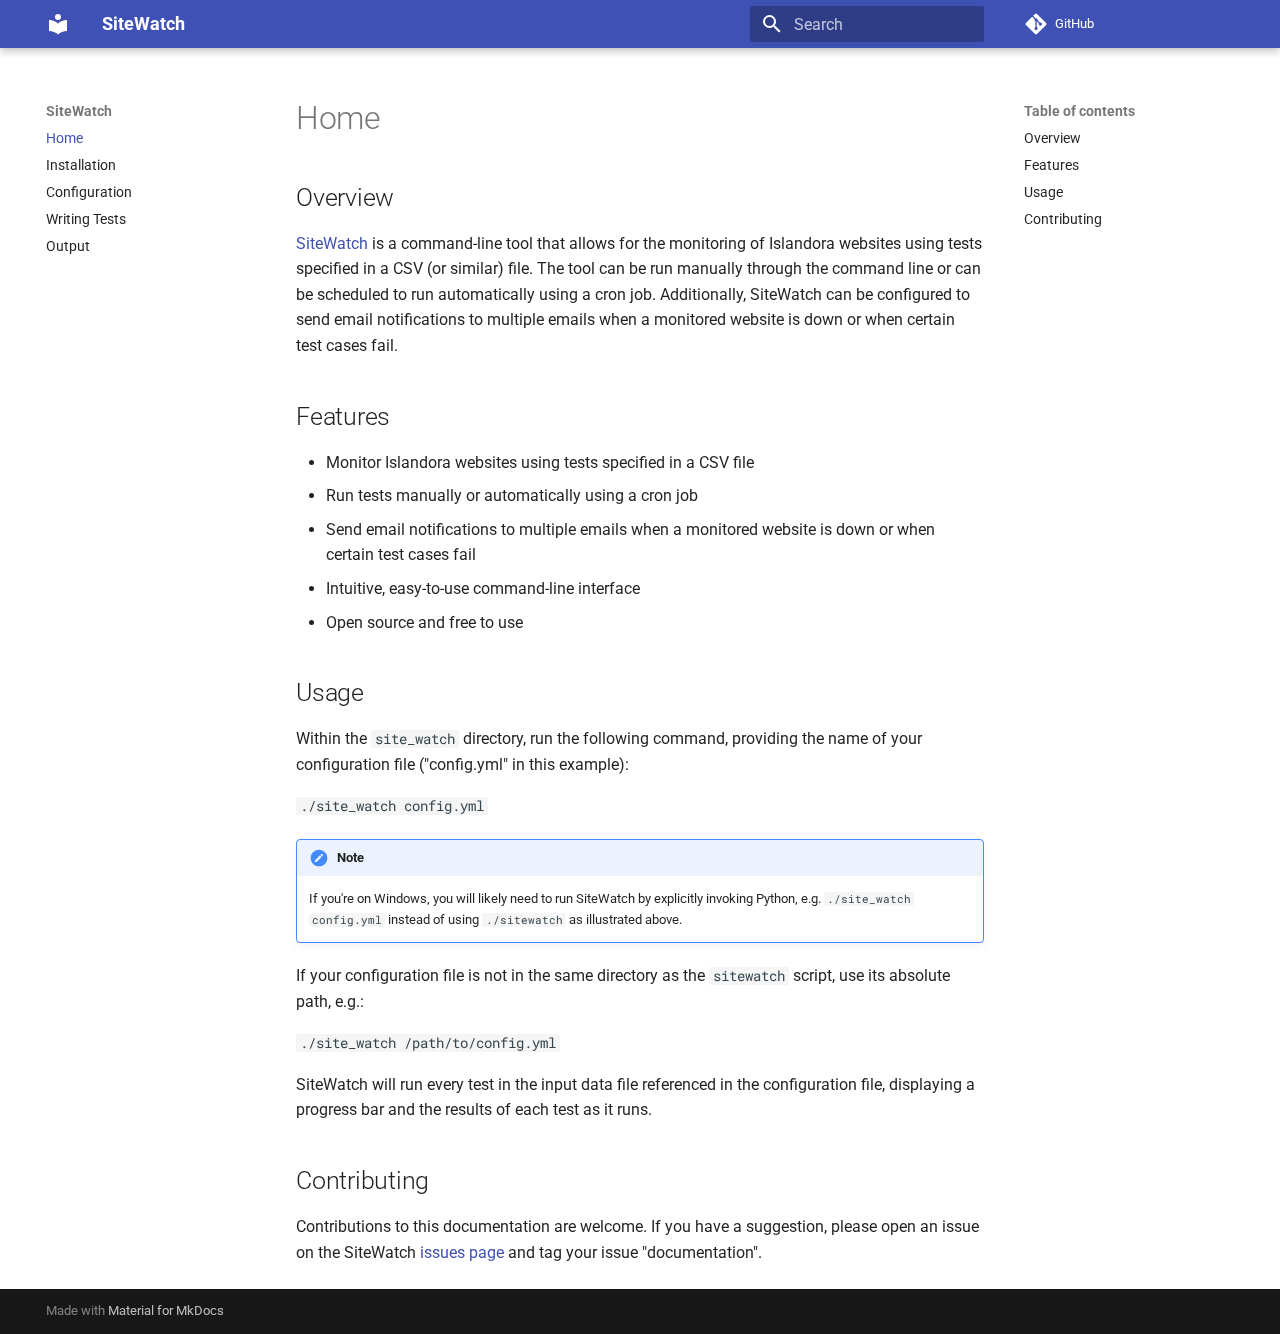
==== index.html @ a56a1324 "Deployed 82bc8a2 with MkDocs version: 1.4.3" ====
<!doctype html>
<html lang="en" class="no-js">
  <head>
    
      <meta charset="utf-8">
      <meta name="viewport" content="width=device-width,initial-scale=1">
      
        <meta name="description" content="Documentation for SiteWatch">
      
      
      
      
      
        <link rel="next" href="installation/">
      
      <link rel="icon" href="assets/images/favicon.png">
      <meta name="generator" content="mkdocs-1.4.3, mkdocs-material-9.1.15">
    
    
      
        <title>SiteWatch</title>
      
    
    
      <link rel="stylesheet" href="assets/stylesheets/main.26e3688c.min.css">
      
      

    
    
    
      
        
        
        <link rel="preconnect" href="https://fonts.gstatic.com" crossorigin>
        <link rel="stylesheet" href="https://fonts.googleapis.com/css?family=Roboto:300,300i,400,400i,700,700i%7CRoboto+Mono:400,400i,700,700i&display=fallback">
        <style>:root{--md-text-font:"Roboto";--md-code-font:"Roboto Mono"}</style>
      
    
    
      <link rel="stylesheet" href="css/extra.css">
    
    <script>__md_scope=new URL(".",location),__md_hash=e=>[...e].reduce((e,_)=>(e<<5)-e+_.charCodeAt(0),0),__md_get=(e,_=localStorage,t=__md_scope)=>JSON.parse(_.getItem(t.pathname+"."+e)),__md_set=(e,_,t=localStorage,a=__md_scope)=>{try{t.setItem(a.pathname+"."+e,JSON.stringify(_))}catch(e){}}</script>
    
      

    
    
    
  </head>
  
  
    <body dir="ltr">
  
    
    
      <script>var palette=__md_get("__palette");if(palette&&"object"==typeof palette.color)for(var key of Object.keys(palette.color))document.body.setAttribute("data-md-color-"+key,palette.color[key])</script>
    
    <input class="md-toggle" data-md-toggle="drawer" type="checkbox" id="__drawer" autocomplete="off">
    <input class="md-toggle" data-md-toggle="search" type="checkbox" id="__search" autocomplete="off">
    <label class="md-overlay" for="__drawer"></label>
    <div data-md-component="skip">
      
        
        <a href="#overview" class="md-skip">
          Skip to content
        </a>
      
    </div>
    <div data-md-component="announce">
      
    </div>
    
    
      

  

<header class="md-header md-header--shadow" data-md-component="header">
  <nav class="md-header__inner md-grid" aria-label="Header">
    <a href="." title="SiteWatch" class="md-header__button md-logo" aria-label="SiteWatch" data-md-component="logo">
      
  
  <svg xmlns="http://www.w3.org/2000/svg" viewBox="0 0 24 24"><path d="M12 8a3 3 0 0 0 3-3 3 3 0 0 0-3-3 3 3 0 0 0-3 3 3 3 0 0 0 3 3m0 3.54C9.64 9.35 6.5 8 3 8v11c3.5 0 6.64 1.35 9 3.54 2.36-2.19 5.5-3.54 9-3.54V8c-3.5 0-6.64 1.35-9 3.54Z"/></svg>

    </a>
    <label class="md-header__button md-icon" for="__drawer">
      <svg xmlns="http://www.w3.org/2000/svg" viewBox="0 0 24 24"><path d="M3 6h18v2H3V6m0 5h18v2H3v-2m0 5h18v2H3v-2Z"/></svg>
    </label>
    <div class="md-header__title" data-md-component="header-title">
      <div class="md-header__ellipsis">
        <div class="md-header__topic">
          <span class="md-ellipsis">
            SiteWatch
          </span>
        </div>
        <div class="md-header__topic" data-md-component="header-topic">
          <span class="md-ellipsis">
            
              Home
            
          </span>
        </div>
      </div>
    </div>
    
    
    
      <label class="md-header__button md-icon" for="__search">
        <svg xmlns="http://www.w3.org/2000/svg" viewBox="0 0 24 24"><path d="M9.5 3A6.5 6.5 0 0 1 16 9.5c0 1.61-.59 3.09-1.56 4.23l.27.27h.79l5 5-1.5 1.5-5-5v-.79l-.27-.27A6.516 6.516 0 0 1 9.5 16 6.5 6.5 0 0 1 3 9.5 6.5 6.5 0 0 1 9.5 3m0 2C7 5 5 7 5 9.5S7 14 9.5 14 14 12 14 9.5 12 5 9.5 5Z"/></svg>
      </label>
      <div class="md-search" data-md-component="search" role="dialog">
  <label class="md-search__overlay" for="__search"></label>
  <div class="md-search__inner" role="search">
    <form class="md-search__form" name="search">
      <input type="text" class="md-search__input" name="query" aria-label="Search" placeholder="Search" autocapitalize="off" autocorrect="off" autocomplete="off" spellcheck="false" data-md-component="search-query" required>
      <label class="md-search__icon md-icon" for="__search">
        <svg xmlns="http://www.w3.org/2000/svg" viewBox="0 0 24 24"><path d="M9.5 3A6.5 6.5 0 0 1 16 9.5c0 1.61-.59 3.09-1.56 4.23l.27.27h.79l5 5-1.5 1.5-5-5v-.79l-.27-.27A6.516 6.516 0 0 1 9.5 16 6.5 6.5 0 0 1 3 9.5 6.5 6.5 0 0 1 9.5 3m0 2C7 5 5 7 5 9.5S7 14 9.5 14 14 12 14 9.5 12 5 9.5 5Z"/></svg>
        <svg xmlns="http://www.w3.org/2000/svg" viewBox="0 0 24 24"><path d="M20 11v2H8l5.5 5.5-1.42 1.42L4.16 12l7.92-7.92L13.5 5.5 8 11h12Z"/></svg>
      </label>
      <nav class="md-search__options" aria-label="Search">
        
        <button type="reset" class="md-search__icon md-icon" title="Clear" aria-label="Clear" tabindex="-1">
          <svg xmlns="http://www.w3.org/2000/svg" viewBox="0 0 24 24"><path d="M19 6.41 17.59 5 12 10.59 6.41 5 5 6.41 10.59 12 5 17.59 6.41 19 12 13.41 17.59 19 19 17.59 13.41 12 19 6.41Z"/></svg>
        </button>
      </nav>
      
    </form>
    <div class="md-search__output">
      <div class="md-search__scrollwrap" data-md-scrollfix>
        <div class="md-search-result" data-md-component="search-result">
          <div class="md-search-result__meta">
            Initializing search
          </div>
          <ol class="md-search-result__list" role="presentation"></ol>
        </div>
      </div>
    </div>
  </div>
</div>
    
    
      <div class="md-header__source">
        <a href="https://github.com/digitalutsc/site_watch" title="Go to repository" class="md-source" data-md-component="source">
  <div class="md-source__icon md-icon">
    
    <svg xmlns="http://www.w3.org/2000/svg" viewBox="0 0 448 512"><!--! Font Awesome Free 6.4.0 by @fontawesome - https://fontawesome.com License - https://fontawesome.com/license/free (Icons: CC BY 4.0, Fonts: SIL OFL 1.1, Code: MIT License) Copyright 2023 Fonticons, Inc.--><path d="M439.55 236.05 244 40.45a28.87 28.87 0 0 0-40.81 0l-40.66 40.63 51.52 51.52c27.06-9.14 52.68 16.77 43.39 43.68l49.66 49.66c34.23-11.8 61.18 31 35.47 56.69-26.49 26.49-70.21-2.87-56-37.34L240.22 199v121.85c25.3 12.54 22.26 41.85 9.08 55a34.34 34.34 0 0 1-48.55 0c-17.57-17.6-11.07-46.91 11.25-56v-123c-20.8-8.51-24.6-30.74-18.64-45L142.57 101 8.45 235.14a28.86 28.86 0 0 0 0 40.81l195.61 195.6a28.86 28.86 0 0 0 40.8 0l194.69-194.69a28.86 28.86 0 0 0 0-40.81z"/></svg>
  </div>
  <div class="md-source__repository">
    GitHub
  </div>
</a>
      </div>
    
  </nav>
  
</header>
    
    <div class="md-container" data-md-component="container">
      
      
        
          
        
      
      <main class="md-main" data-md-component="main">
        <div class="md-main__inner md-grid">
          
            
              
              <div class="md-sidebar md-sidebar--primary" data-md-component="sidebar" data-md-type="navigation" >
                <div class="md-sidebar__scrollwrap">
                  <div class="md-sidebar__inner">
                    


<nav class="md-nav md-nav--primary" aria-label="Navigation" data-md-level="0">
  <label class="md-nav__title" for="__drawer">
    <a href="." title="SiteWatch" class="md-nav__button md-logo" aria-label="SiteWatch" data-md-component="logo">
      
  
  <svg xmlns="http://www.w3.org/2000/svg" viewBox="0 0 24 24"><path d="M12 8a3 3 0 0 0 3-3 3 3 0 0 0-3-3 3 3 0 0 0-3 3 3 3 0 0 0 3 3m0 3.54C9.64 9.35 6.5 8 3 8v11c3.5 0 6.64 1.35 9 3.54 2.36-2.19 5.5-3.54 9-3.54V8c-3.5 0-6.64 1.35-9 3.54Z"/></svg>

    </a>
    SiteWatch
  </label>
  
    <div class="md-nav__source">
      <a href="https://github.com/digitalutsc/site_watch" title="Go to repository" class="md-source" data-md-component="source">
  <div class="md-source__icon md-icon">
    
    <svg xmlns="http://www.w3.org/2000/svg" viewBox="0 0 448 512"><!--! Font Awesome Free 6.4.0 by @fontawesome - https://fontawesome.com License - https://fontawesome.com/license/free (Icons: CC BY 4.0, Fonts: SIL OFL 1.1, Code: MIT License) Copyright 2023 Fonticons, Inc.--><path d="M439.55 236.05 244 40.45a28.87 28.87 0 0 0-40.81 0l-40.66 40.63 51.52 51.52c27.06-9.14 52.68 16.77 43.39 43.68l49.66 49.66c34.23-11.8 61.18 31 35.47 56.69-26.49 26.49-70.21-2.87-56-37.34L240.22 199v121.85c25.3 12.54 22.26 41.85 9.08 55a34.34 34.34 0 0 1-48.55 0c-17.57-17.6-11.07-46.91 11.25-56v-123c-20.8-8.51-24.6-30.74-18.64-45L142.57 101 8.45 235.14a28.86 28.86 0 0 0 0 40.81l195.61 195.6a28.86 28.86 0 0 0 40.8 0l194.69-194.69a28.86 28.86 0 0 0 0-40.81z"/></svg>
  </div>
  <div class="md-source__repository">
    GitHub
  </div>
</a>
    </div>
  
  <ul class="md-nav__list" data-md-scrollfix>
    
      
      
      

  
  
    
  
  
    <li class="md-nav__item md-nav__item--active">
      
      <input class="md-nav__toggle md-toggle" type="checkbox" id="__toc">
      
      
      
        <label class="md-nav__link md-nav__link--active" for="__toc">
          Home
          <span class="md-nav__icon md-icon"></span>
        </label>
      
      <a href="." class="md-nav__link md-nav__link--active">
        Home
      </a>
      
        

<nav class="md-nav md-nav--secondary" aria-label="Table of contents">
  
  
  
  
    <label class="md-nav__title" for="__toc">
      <span class="md-nav__icon md-icon"></span>
      Table of contents
    </label>
    <ul class="md-nav__list" data-md-component="toc" data-md-scrollfix>
      
        <li class="md-nav__item">
  <a href="#overview" class="md-nav__link">
    Overview
  </a>
  
</li>
      
        <li class="md-nav__item">
  <a href="#features" class="md-nav__link">
    Features
  </a>
  
</li>
      
        <li class="md-nav__item">
  <a href="#usage" class="md-nav__link">
    Usage
  </a>
  
</li>
      
        <li class="md-nav__item">
  <a href="#contributing" class="md-nav__link">
    Contributing
  </a>
  
</li>
      
    </ul>
  
</nav>
      
    </li>
  

    
      
      
      

  
  
  
    <li class="md-nav__item">
      <a href="installation/" class="md-nav__link">
        Installation
      </a>
    </li>
  

    
      
      
      

  
  
  
    <li class="md-nav__item">
      <a href="configuration/" class="md-nav__link">
        Configuration
      </a>
    </li>
  

    
      
      
      

  
  
  
    <li class="md-nav__item">
      <a href="writing_test_data.md" class="md-nav__link">
        Writing Tests
      </a>
    </li>
  

    
      
      
      

  
  
  
    <li class="md-nav__item">
      <a href="output/" class="md-nav__link">
        Output
      </a>
    </li>
  

    
  </ul>
</nav>
                  </div>
                </div>
              </div>
            
            
              
              <div class="md-sidebar md-sidebar--secondary" data-md-component="sidebar" data-md-type="toc" >
                <div class="md-sidebar__scrollwrap">
                  <div class="md-sidebar__inner">
                    

<nav class="md-nav md-nav--secondary" aria-label="Table of contents">
  
  
  
  
    <label class="md-nav__title" for="__toc">
      <span class="md-nav__icon md-icon"></span>
      Table of contents
    </label>
    <ul class="md-nav__list" data-md-component="toc" data-md-scrollfix>
      
        <li class="md-nav__item">
  <a href="#overview" class="md-nav__link">
    Overview
  </a>
  
</li>
      
        <li class="md-nav__item">
  <a href="#features" class="md-nav__link">
    Features
  </a>
  
</li>
      
        <li class="md-nav__item">
  <a href="#usage" class="md-nav__link">
    Usage
  </a>
  
</li>
      
        <li class="md-nav__item">
  <a href="#contributing" class="md-nav__link">
    Contributing
  </a>
  
</li>
      
    </ul>
  
</nav>
                  </div>
                </div>
              </div>
            
          
          
            <div class="md-content" data-md-component="content">
              <article class="md-content__inner md-typeset">
                
                  

  
  


  <h1>Home</h1>

<h2 id="overview">Overview</h2>
<p><a href="https://github.com/digitalutsc/site_watch">SiteWatch</a> is a command-line tool that allows for the monitoring of Islandora websites using tests specified in a CSV (or similar) file. The tool can be run manually through the command line or can be scheduled to run automatically using a cron job. Additionally, SiteWatch can be configured to send email notifications to multiple emails when a monitored website is down or when certain test cases fail. </p>
<h2 id="features">Features</h2>
<ul>
<li>Monitor Islandora websites using tests specified in a CSV file</li>
<li>Run tests manually or automatically using a cron job</li>
<li>Send email notifications to multiple emails when a monitored website is down or when certain test cases fail</li>
<li>Intuitive, easy-to-use command-line interface</li>
<li>Open source and free to use</li>
</ul>
<h2 id="usage">Usage</h2>
<p>Within the <code>site_watch</code> directory, run the following command, providing the name of your configuration file ("config.yml" in this example):</p>
<p><code>./site_watch config.yml</code></p>
<div class="admonition note">
<p class="admonition-title">Note</p>
<p>If you're on Windows, you will likely need to run SiteWatch by explicitly invoking Python, e.g. <code>./site_watch config.yml</code> instead of using <code>./sitewatch</code> as illustrated above.</p>
</div>
<p>If your configuration file is not in the same directory as the <code>sitewatch</code> script, use its absolute path, e.g.:</p>
<p><code>./site_watch /path/to/config.yml</code></p>
<p>SiteWatch will run every test in the input data file referenced in the configuration file, displaying a progress bar and the results of each test as it runs.</p>
<h2 id="contributing">Contributing</h2>
<p>Contributions to this documentation are welcome. If you have a suggestion, please open an issue on the SiteWatch <a href="https://github.com/digitalutsc/site_watch/issues">issues page</a> and tag your issue "documentation".</p>





                
              </article>
            </div>
          
          
        </div>
        
      </main>
      
        <footer class="md-footer">
  
  <div class="md-footer-meta md-typeset">
    <div class="md-footer-meta__inner md-grid">
      <div class="md-copyright">
  
  
    Made with
    <a href="https://squidfunk.github.io/mkdocs-material/" target="_blank" rel="noopener">
      Material for MkDocs
    </a>
  
</div>
      
    </div>
  </div>
</footer>
      
    </div>
    <div class="md-dialog" data-md-component="dialog">
      <div class="md-dialog__inner md-typeset"></div>
    </div>
    
    <script id="__config" type="application/json">{"base": ".", "features": [], "search": "assets/javascripts/workers/search.208ed371.min.js", "translations": {"clipboard.copied": "Copied to clipboard", "clipboard.copy": "Copy to clipboard", "search.result.more.one": "1 more on this page", "search.result.more.other": "# more on this page", "search.result.none": "No matching documents", "search.result.one": "1 matching document", "search.result.other": "# matching documents", "search.result.placeholder": "Type to start searching", "search.result.term.missing": "Missing", "select.version": "Select version"}}</script>
    
    
      <script src="assets/javascripts/bundle.b4d07000.min.js"></script>
      
    
  </body>
</html>
---- assets/stylesheets/main.26e3688c.min.css ----
@charset "UTF-8";html{-webkit-text-size-adjust:none;-moz-text-size-adjust:none;text-size-adjust:none;box-sizing:border-box}*,:after,:before{box-sizing:inherit}@media (prefers-reduced-motion){*,:after,:before{transition:none!important}}body{margin:0}a,button,input,label{-webkit-tap-highlight-color:transparent}a{color:inherit;text-decoration:none}hr{border:0;box-sizing:initial;display:block;height:.05rem;overflow:visible;padding:0}small{font-size:80%}sub,sup{line-height:1em}img{border-style:none}table{border-collapse:initial;border-spacing:0}td,th{font-weight:400;vertical-align:top}button{background:#0000;border:0;font-family:inherit;font-size:inherit;margin:0;padding:0}input{border:0;outline:none}:root{--md-primary-fg-color:#4051b5;--md-primary-fg-color--light:#5d6cc0;--md-primary-fg-color--dark:#303fa1;--md-primary-bg-color:#fff;--md-primary-bg-color--light:#ffffffb3;--md-accent-fg-color:#526cfe;--md-accent-fg-color--transparent:#526cfe1a;--md-accent-bg-color:#fff;--md-accent-bg-color--light:#ffffffb3}[data-md-color-scheme=default]{color-scheme:light}[data-md-color-scheme=default] img[src$="#gh-dark-mode-only"],[data-md-color-scheme=default] img[src$="#only-dark"]{display:none}:root,[data-md-color-scheme=default]{--md-default-fg-color:#000000de;--md-default-fg-color--light:#0000008a;--md-default-fg-color--lighter:#00000052;--md-default-fg-color--lightest:#00000012;--md-default-bg-color:#fff;--md-default-bg-color--light:#ffffffb3;--md-default-bg-color--lighter:#ffffff4d;--md-default-bg-color--lightest:#ffffff1f;--md-code-fg-color:#36464e;--md-code-bg-color:#f5f5f5;--md-code-hl-color:#ffff0080;--md-code-hl-number-color:#d52a2a;--md-code-hl-special-color:#db1457;--md-code-hl-function-color:#a846b9;--md-code-hl-constant-color:#6e59d9;--md-code-hl-keyword-color:#3f6ec6;--md-code-hl-string-color:#1c7d4d;--md-code-hl-name-color:var(--md-code-fg-color);--md-code-hl-operator-color:var(--md-default-fg-color--light);--md-code-hl-punctuation-color:var(--md-default-fg-color--light);--md-code-hl-comment-color:var(--md-default-fg-color--light);--md-code-hl-generic-color:var(--md-default-fg-color--light);--md-code-hl-variable-color:var(--md-default-fg-color--light);--md-typeset-color:var(--md-default-fg-color);--md-typeset-a-color:var(--md-primary-fg-color);--md-typeset-mark-color:#ffff0080;--md-typeset-del-color:#f5503d26;--md-typeset-ins-color:#0bd57026;--md-typeset-kbd-color:#fafafa;--md-typeset-kbd-accent-color:#fff;--md-typeset-kbd-border-color:#b8b8b8;--md-typeset-table-color:#0000001f;--md-typeset-table-color--light:rgba(0,0,0,.035);--md-admonition-fg-color:var(--md-default-fg-color);--md-admonition-bg-color:var(--md-default-bg-color);--md-warning-fg-color:#000000de;--md-warning-bg-color:#ff9;--md-footer-fg-color:#fff;--md-footer-fg-color--light:#ffffffb3;--md-footer-fg-color--lighter:#ffffff73;--md-footer-bg-color:#000000de;--md-footer-bg-color--dark:#00000052;--md-shadow-z1:0 0.2rem 0.5rem #0000000d,0 0 0.05rem #0000001a;--md-shadow-z2:0 0.2rem 0.5rem #0000001a,0 0 0.05rem #00000040;--md-shadow-z3:0 0.2rem 0.5rem #0003,0 0 0.05rem #00000059}.md-icon svg{fill:currentcolor;display:block;height:1.2rem;width:1.2rem}body{-webkit-font-smoothing:antialiased;-moz-osx-font-smoothing:grayscale;--md-text-font-family:var(--md-text-font,_),-apple-system,BlinkMacSystemFont,Helvetica,Arial,sans-serif;--md-code-font-family:var(--md-code-font,_),SFMono-Regular,Consolas,Menlo,monospace}aside,body,input{font-feature-settings:"kern","liga";color:var(--md-typeset-color);font-family:var(--md-text-font-family)}code,kbd,pre{font-feature-settings:"kern";font-family:var(--md-code-font-family)}:root{--md-typeset-table-sort-icon:url('data:image/svg+xml;charset=utf-8,<svg xmlns="http://www.w3.org/2000/svg" viewBox="0 0 24 24"><path d="m18 21-4-4h3V7h-3l4-4 4 4h-3v10h3M2 19v-2h10v2M2 13v-2h7v2M2 7V5h4v2H2Z"/></svg>');--md-typeset-table-sort-icon--asc:url('data:image/svg+xml;charset=utf-8,<svg xmlns="http://www.w3.org/2000/svg" viewBox="0 0 24 24"><path d="M19 17h3l-4 4-4-4h3V3h2M2 17h10v2H2M6 5v2H2V5m0 6h7v2H2v-2Z"/></svg>');--md-typeset-table-sort-icon--desc:url('data:image/svg+xml;charset=utf-8,<svg xmlns="http://www.w3.org/2000/svg" viewBox="0 0 24 24"><path d="M19 7h3l-4-4-4 4h3v14h2M2 17h10v2H2M6 5v2H2V5m0 6h7v2H2v-2Z"/></svg>')}.md-typeset{-webkit-print-color-adjust:exact;color-adjust:exact;font-size:.8rem;line-height:1.6}@media print{.md-typeset{font-size:.68rem}}.md-typeset blockquote,.md-typeset dl,.md-typeset figure,.md-typeset ol,.md-typeset pre,.md-typeset ul{margin-bottom:1em;margin-top:1em}.md-typeset h1{color:var(--md-default-fg-color--light);font-size:2em;line-height:1.3;margin:0 0 1.25em}.md-typeset h1,.md-typeset h2{font-weight:300;letter-spacing:-.01em}.md-typeset h2{font-size:1.5625em;line-height:1.4;margin:1.6em 0 .64em}.md-typeset h3{font-size:1.25em;font-weight:400;letter-spacing:-.01em;line-height:1.5;margin:1.6em 0 .8em}.md-typeset h2+h3{margin-top:.8em}.md-typeset h4{font-weight:700;letter-spacing:-.01em;margin:1em 0}.md-typeset h5,.md-typeset h6{color:var(--md-default-fg-color--light);font-size:.8em;font-weight:700;letter-spacing:-.01em;margin:1.25em 0}.md-typeset h5{text-transform:uppercase}.md-typeset hr{border-bottom:.05rem solid var(--md-default-fg-color--lightest);display:flow-root;margin:1.5em 0}.md-typeset a{color:var(--md-typeset-a-color);word-break:break-word}.md-typeset a,.md-typeset a:before{transition:color 125ms}.md-typeset a:focus,.md-typeset a:hover{color:var(--md-accent-fg-color)}.md-typeset a:focus code,.md-typeset a:hover code{background-color:var(--md-accent-fg-color--transparent)}.md-typeset a code{color:currentcolor;transition:background-color 125ms}.md-typeset a.focus-visible{outline-color:var(--md-accent-fg-color);outline-offset:.2rem}.md-typeset code,.md-typeset kbd,.md-typeset pre{color:var(--md-code-fg-color);direction:ltr;font-variant-ligatures:none}@media print{.md-typeset code,.md-typeset kbd,.md-typeset pre{white-space:pre-wrap}}.md-typeset code{background-color:var(--md-code-bg-color);border-radius:.1rem;-webkit-box-decoration-break:clone;box-decoration-break:clone;font-size:.85em;padding:0 .2941176471em;word-break:break-word}.md-typeset code:not(.focus-visible){-webkit-tap-highlight-color:transparent;outline:none}.md-typeset pre{display:flow-root;line-height:1.4;position:relative}.md-typeset pre>code{-webkit-box-decoration-break:slice;box-decoration-break:slice;box-shadow:none;display:block;margin:0;outline-color:var(--md-accent-fg-color);overflow:auto;padding:.7720588235em 1.1764705882em;scrollbar-color:var(--md-default-fg-color--lighter) #0000;scrollbar-width:thin;touch-action:auto;word-break:normal}.md-typeset pre>code:hover{scrollbar-color:var(--md-accent-fg-color) #0000}.md-typeset pre>code::-webkit-scrollbar{height:.2rem;width:.2rem}.md-typeset pre>code::-webkit-scrollbar-thumb{background-color:var(--md-default-fg-color--lighter)}.md-typeset pre>code::-webkit-scrollbar-thumb:hover{background-color:var(--md-accent-fg-color)}.md-typeset kbd{background-color:var(--md-typeset-kbd-color);border-radius:.1rem;box-shadow:0 .1rem 0 .05rem var(--md-typeset-kbd-border-color),0 .1rem 0 var(--md-typeset-kbd-border-color),0 -.1rem .2rem var(--md-typeset-kbd-accent-color) inset;color:var(--md-default-fg-color);display:inline-block;font-size:.75em;padding:0 .6666666667em;vertical-align:text-top;word-break:break-word}.md-typeset mark{background-color:var(--md-typeset-mark-color);-webkit-box-decoration-break:clone;box-decoration-break:clone;color:inherit;word-break:break-word}.md-typeset abbr{border-bottom:.05rem dotted var(--md-default-fg-color--light);cursor:help;text-decoration:none}@media (hover:none){.md-typeset abbr[title]:focus:after,.md-typeset abbr[title]:hover:after{background-color:var(--md-default-fg-color);border-radius:.1rem;box-shadow:var(--md-shadow-z3);color:var(--md-default-bg-color);content:attr(title);font-size:.7rem;left:.8rem;margin-top:2em;padding:.2rem .3rem;position:absolute;right:.8rem}}.md-typeset small{opacity:.75}[dir=ltr] .md-typeset sub,[dir=ltr] .md-typeset sup{margin-left:.078125em}[dir=rtl] .md-typeset sub,[dir=rtl] .md-typeset sup{margin-right:.078125em}[dir=ltr] .md-typeset blockquote{padding-left:.6rem}[dir=rtl] .md-typeset blockquote{padding-right:.6rem}[dir=ltr] .md-typeset blockquote{border-left:.2rem solid var(--md-default-fg-color--lighter)}[dir=rtl] .md-typeset blockquote{border-right:.2rem solid var(--md-default-fg-color--lighter)}.md-typeset blockquote{color:var(--md-default-fg-color--light);margin-left:0;margin-right:0}.md-typeset ul{list-style-type:disc}[dir=ltr] .md-typeset ol,[dir=ltr] .md-typeset ul{margin-left:.625em}[dir=rtl] .md-typeset ol,[dir=rtl] .md-typeset ul{margin-right:.625em}.md-typeset ol,.md-typeset ul{padding:0}.md-typeset ol:not([hidden]),.md-typeset ul:not([hidden]){display:flow-root}.md-typeset ol ol,.md-typeset ul ol{list-style-type:lower-alpha}.md-typeset ol ol ol,.md-typeset ul ol ol{list-style-type:lower-roman}[dir=ltr] .md-typeset ol li,[dir=ltr] .md-typeset ul li{margin-left:1.25em}[dir=rtl] .md-typeset ol li,[dir=rtl] .md-typeset ul li{margin-right:1.25em}.md-typeset ol li,.md-typeset ul li{margin-bottom:.5em}.md-typeset ol li blockquote,.md-typeset ol li p,.md-typeset ul li blockquote,.md-typeset ul li p{margin:.5em 0}.md-typeset ol li:last-child,.md-typeset ul li:last-child{margin-bottom:0}[dir=ltr] .md-typeset ol li ol,[dir=ltr] .md-typeset ol li ul,[dir=ltr] .md-typeset ul li ol,[dir=ltr] .md-typeset ul li ul{margin-left:.625em}[dir=rtl] .md-typeset ol li ol,[dir=rtl] .md-typeset ol li ul,[dir=rtl] .md-typeset ul li ol,[dir=rtl] .md-typeset ul li ul{margin-right:.625em}.md-typeset ol li ol,.md-typeset ol li ul,.md-typeset ul li ol,.md-typeset ul li ul{margin-bottom:.5em;margin-top:.5em}[dir=ltr] .md-typeset dd{margin-left:1.875em}[dir=rtl] .md-typeset dd{margin-right:1.875em}.md-typeset dd{margin-bottom:1.5em;margin-top:1em}.md-typeset img,.md-typeset svg,.md-typeset video{height:auto;max-width:100%}.md-typeset img[align=left]{margin:1em 1em 1em 0}.md-typeset img[align=right]{margin:1em 0 1em 1em}.md-typeset img[align]:only-child{margin-top:0}.md-typeset figure{display:flow-root;margin:1em auto;max-width:100%;text-align:center;width:-webkit-fit-content;width:-moz-fit-content;width:fit-content}.md-typeset figure img{display:block}.md-typeset figcaption{font-style:italic;margin:1em auto;max-width:24rem}.md-typeset iframe{max-width:100%}.md-typeset table:not([class]){background-color:var(--md-default-bg-color);border:.05rem solid var(--md-typeset-table-color);border-radius:.1rem;display:inline-block;font-size:.64rem;max-width:100%;overflow:auto;touch-action:auto}@media print{.md-typeset table:not([class]){display:table}}.md-typeset table:not([class])+*{margin-top:1.5em}.md-typeset table:not([class]) td>:first-child,.md-typeset table:not([class]) th>:first-child{margin-top:0}.md-typeset table:not([class]) td>:last-child,.md-typeset table:not([class]) th>:last-child{margin-bottom:0}.md-typeset table:not([class]) td:not([align]),.md-typeset table:not([class]) th:not([align]){text-align:left}[dir=rtl] .md-typeset table:not([class]) td:not([align]),[dir=rtl] .md-typeset table:not([class]) th:not([align]){text-align:right}.md-typeset table:not([class]) th{font-weight:700;min-width:5rem;padding:.9375em 1.25em;vertical-align:top}.md-typeset table:not([class]) td{border-top:.05rem solid var(--md-typeset-table-color);padding:.9375em 1.25em;vertical-align:top}.md-typeset table:not([class]) tbody tr{transition:background-color 125ms}.md-typeset table:not([class]) tbody tr:hover{background-color:var(--md-typeset-table-color--light);box-shadow:0 .05rem 0 var(--md-default-bg-color) inset}.md-typeset table:not([class]) a{word-break:normal}.md-typeset table th[role=columnheader]{cursor:pointer}[dir=ltr] .md-typeset table th[role=columnheader]:after{margin-left:.5em}[dir=rtl] .md-typeset table th[role=columnheader]:after{margin-right:.5em}.md-typeset table th[role=columnheader]:after{content:"";display:inline-block;height:1.2em;-webkit-mask-image:var(--md-typeset-table-sort-icon);mask-image:var(--md-typeset-table-sort-icon);-webkit-mask-repeat:no-repeat;mask-repeat:no-repeat;-webkit-mask-size:contain;mask-size:contain;transition:background-color 125ms;vertical-align:text-bottom;width:1.2em}.md-typeset table th[role=columnheader]:hover:after{background-color:var(--md-default-fg-color--lighter)}.md-typeset table th[role=columnheader][aria-sort=ascending]:after{background-color:var(--md-default-fg-color--light);-webkit-mask-image:var(--md-typeset-table-sort-icon--asc);mask-image:var(--md-typeset-table-sort-icon--asc)}.md-typeset table th[role=columnheader][aria-sort=descending]:after{background-color:var(--md-default-fg-color--light);-webkit-mask-image:var(--md-typeset-table-sort-icon--desc);mask-image:var(--md-typeset-table-sort-icon--desc)}.md-typeset__scrollwrap{margin:1em -.8rem;overflow-x:auto;touch-action:auto}.md-typeset__table{display:inline-block;margin-bottom:.5em;padding:0 .8rem}@media print{.md-typeset__table{display:block}}html .md-typeset__table table{display:table;margin:0;overflow:hidden;width:100%}@media screen and (max-width:44.9375em){.md-content__inner>pre{margin:1em -.8rem}.md-content__inner>pre code{border-radius:0}}.md-banner{background-color:var(--md-footer-bg-color);color:var(--md-footer-fg-color);overflow:auto}@media print{.md-banner{display:none}}.md-banner--warning{background-color:var(--md-warning-bg-color);color:var(--md-warning-fg-color)}.md-banner__inner{font-size:.7rem;margin:.6rem auto;padding:0 .8rem}[dir=ltr] .md-banner__button{float:right}[dir=rtl] .md-banner__button{float:left}.md-banner__button{color:inherit;cursor:pointer;transition:opacity .25s}.md-banner__button:hover{opacity:.7}html{font-size:125%;height:100%;overflow-x:hidden}@media screen and (min-width:100em){html{font-size:137.5%}}@media screen and (min-width:125em){html{font-size:150%}}body{background-color:var(--md-default-bg-color);display:flex;flex-direction:column;font-size:.5rem;min-height:100%;position:relative;width:100%}@media print{body{display:block}}@media screen and (max-width:59.9375em){body[data-md-scrolllock]{position:fixed}}.md-grid{margin-left:auto;margin-right:auto;max-width:61rem}.md-container{display:flex;flex-direction:column;flex-grow:1}@media print{.md-container{display:block}}.md-main{flex-grow:1}.md-main__inner{display:flex;height:100%;margin-top:1.5rem}.md-ellipsis{overflow:hidden;text-overflow:ellipsis}.md-toggle{display:none}.md-option{height:0;opacity:0;position:absolute;width:0}.md-option:checked+label:not([hidden]){display:block}.md-option.focus-visible+label{outline-color:var(--md-accent-fg-color);outline-style:auto}.md-skip{background-color:var(--md-default-fg-color);border-radius:.1rem;color:var(--md-default-bg-color);font-size:.64rem;margin:.5rem;opacity:0;outline-color:var(--md-accent-fg-color);padding:.3rem .5rem;position:fixed;transform:translateY(.4rem);z-index:-1}.md-skip:focus{opacity:1;transform:translateY(0);transition:transform .25s cubic-bezier(.4,0,.2,1),opacity 175ms 75ms;z-index:10}@page{margin:25mm}:root{--md-clipboard-icon:url('data:image/svg+xml;charset=utf-8,<svg xmlns="http://www.w3.org/2000/svg" viewBox="0 0 24 24"><path d="M19 21H8V7h11m0-2H8a2 2 0 0 0-2 2v14a2 2 0 0 0 2 2h11a2 2 0 0 0 2-2V7a2 2 0 0 0-2-2m-3-4H4a2 2 0 0 0-2 2v14h2V3h12V1Z"/></svg>')}.md-clipboard{border-radius:.1rem;color:var(--md-default-fg-color--lightest);cursor:pointer;height:1.5em;outline-color:var(--md-accent-fg-color);outline-offset:.1rem;position:absolute;right:.5em;top:.5em;transition:color .25s;width:1.5em;z-index:1}@media print{.md-clipboard{display:none}}.md-clipboard:not(.focus-visible){-webkit-tap-highlight-color:transparent;outline:none}:hover>.md-clipboard{color:var(--md-default-fg-color--light)}.md-clipboard:focus,.md-clipboard:hover{color:var(--md-accent-fg-color)}.md-clipboard:after{background-color:currentcolor;content:"";display:block;height:1.125em;margin:0 auto;-webkit-mask-image:var(--md-clipboard-icon);mask-image:var(--md-clipboard-icon);-webkit-mask-position:center;mask-position:center;-webkit-mask-repeat:no-repeat;mask-repeat:no-repeat;-webkit-mask-size:contain;mask-size:contain;width:1.125em}.md-clipboard--inline{cursor:pointer}.md-clipboard--inline code{transition:color .25s,background-color .25s}.md-clipboard--inline:focus code,.md-clipboard--inline:hover code{background-color:var(--md-accent-fg-color--transparent);color:var(--md-accent-fg-color)}@keyframes consent{0%{opacity:0;transform:translateY(100%)}to{opacity:1;transform:translateY(0)}}@keyframes overlay{0%{opacity:0}to{opacity:1}}.md-consent__overlay{animation:overlay .25s both;-webkit-backdrop-filter:blur(.1rem);backdrop-filter:blur(.1rem);background-color:#0000008a;height:100%;opacity:1;position:fixed;top:0;width:100%;z-index:5}.md-consent__inner{animation:consent .5s cubic-bezier(.1,.7,.1,1) both;background-color:var(--md-default-bg-color);border:0;border-radius:.1rem;bottom:0;box-shadow:0 0 .2rem #0000001a,0 .2rem .4rem #0003;max-height:100%;overflow:auto;padding:0;position:fixed;width:100%;z-index:5}.md-consent__form{padding:.8rem}.md-consent__settings{display:none;margin:1em 0}input:checked+.md-consent__settings{display:block}.md-consent__controls{margin-bottom:.8rem}.md-typeset .md-consent__controls .md-button{display:inline}@media screen and (max-width:44.9375em){.md-typeset .md-consent__controls .md-button{display:block;margin-top:.4rem;text-align:center;width:100%}}.md-consent label{cursor:pointer}.md-content{flex-grow:1;min-width:0}.md-content__inner{margin:0 .8rem 1.2rem;padding-top:.6rem}@media screen and (min-width:76.25em){[dir=ltr] .md-sidebar--primary:not([hidden])~.md-content>.md-content__inner{margin-left:1.2rem}[dir=ltr] .md-sidebar--secondary:not([hidden])~.md-content>.md-content__inner,[dir=rtl] .md-sidebar--primary:not([hidden])~.md-content>.md-content__inner{margin-right:1.2rem}[dir=rtl] .md-sidebar--secondary:not([hidden])~.md-content>.md-content__inner{margin-left:1.2rem}}.md-content__inner:before{content:"";display:block;height:.4rem}.md-content__inner>:last-child{margin-bottom:0}[dir=ltr] .md-content__button{float:right}[dir=rtl] .md-content__button{float:left}[dir=ltr] .md-content__button{margin-left:.4rem}[dir=rtl] .md-content__button{margin-right:.4rem}.md-content__button{margin:.4rem 0;padding:0}@media print{.md-content__button{display:none}}.md-typeset .md-content__button{color:var(--md-default-fg-color--lighter)}.md-content__button svg{display:inline;vertical-align:top}[dir=rtl] .md-content__button svg{transform:scaleX(-1)}[dir=ltr] .md-dialog{right:.8rem}[dir=rtl] .md-dialog{left:.8rem}.md-dialog{background-color:var(--md-default-fg-color);border-radius:.1rem;bottom:.8rem;box-shadow:var(--md-shadow-z3);min-width:11.1rem;opacity:0;padding:.4rem .6rem;pointer-events:none;position:fixed;transform:translateY(100%);transition:transform 0ms .4s,opacity .4s;z-index:4}@media print{.md-dialog{display:none}}.md-dialog--active{opacity:1;pointer-events:auto;transform:translateY(0);transition:transform .4s cubic-bezier(.075,.85,.175,1),opacity .4s}.md-dialog__inner{color:var(--md-default-bg-color);font-size:.7rem}.md-feedback{margin:2em 0 1em;text-align:center}.md-feedback fieldset{border:none;margin:0;padding:0}.md-feedback__title{font-weight:700;margin:1em auto}.md-feedback__inner{position:relative}.md-feedback__list{align-content:baseline;display:flex;flex-wrap:wrap;justify-content:center;position:relative}.md-feedback__list:hover .md-icon:not(:disabled){color:var(--md-default-fg-color--lighter)}:disabled .md-feedback__list{min-height:1.8rem}.md-feedback__icon{color:var(--md-default-fg-color--light);cursor:pointer;flex-shrink:0;margin:0 .1rem;transition:color 125ms}.md-feedback__icon:not(:disabled).md-icon:hover{color:var(--md-accent-fg-color)}.md-feedback__icon:disabled{color:var(--md-default-fg-color--lightest);pointer-events:none}.md-feedback__note{opacity:0;position:relative;transform:translateY(.4rem);transition:transform .4s cubic-bezier(.1,.7,.1,1),opacity .15s}.md-feedback__note>*{margin:0 auto;max-width:16rem}:disabled .md-feedback__note{opacity:1;transform:translateY(0)}.md-footer{background-color:var(--md-footer-bg-color);color:var(--md-footer-fg-color)}@media print{.md-footer{display:none}}.md-footer__inner{justify-content:space-between;overflow:auto;padding:.2rem}.md-footer__inner:not([hidden]){display:flex}.md-footer__link{align-items:end;display:flex;flex-grow:0.01;margin-bottom:.4rem;margin-top:1rem;max-width:100%;outline-color:var(--md-accent-fg-color);overflow:hidden;transition:opacity .25s}.md-footer__link:focus,.md-footer__link:hover{opacity:.7}[dir=rtl] .md-footer__link svg{transform:scaleX(-1)}@media screen and (max-width:44.9375em){.md-footer__link--prev{flex-shrink:0}.md-footer__link--prev .md-footer__title{display:none}}[dir=ltr] .md-footer__link--next{margin-left:auto}[dir=rtl] .md-footer__link--next{margin-right:auto}.md-footer__link--next{text-align:right}[dir=rtl] .md-footer__link--next{text-align:left}.md-footer__title{flex-grow:1;font-size:.9rem;margin-bottom:.7rem;max-width:calc(100% - 2.4rem);padding:0 1rem;white-space:nowrap}.md-footer__button{margin:.2rem;padding:.4rem}.md-footer__direction{font-size:.64rem;opacity:.7}.md-footer-meta{background-color:var(--md-footer-bg-color--dark)}.md-footer-meta__inner{display:flex;flex-wrap:wrap;justify-content:space-between;padding:.2rem}html .md-footer-meta.md-typeset a{color:var(--md-footer-fg-color--light)}html .md-footer-meta.md-typeset a:focus,html .md-footer-meta.md-typeset a:hover{color:var(--md-footer-fg-color)}.md-copyright{color:var(--md-footer-fg-color--lighter);font-size:.64rem;margin:auto .6rem;padding:.4rem 0;width:100%}@media screen and (min-width:45em){.md-copyright{width:auto}}.md-copyright__highlight{color:var(--md-footer-fg-color--light)}.md-social{margin:0 .4rem;padding:.2rem 0 .6rem}@media screen and (min-width:45em){.md-social{padding:.6rem 0}}.md-social__link{display:inline-block;height:1.6rem;text-align:center;width:1.6rem}.md-social__link:before{line-height:1.9}.md-social__link svg{fill:currentcolor;max-height:.8rem;vertical-align:-25%}.md-typeset .md-button{border:.1rem solid;border-radius:.1rem;color:var(--md-primary-fg-color);cursor:pointer;display:inline-block;font-weight:700;padding:.625em 2em;transition:color 125ms,background-color 125ms,border-color 125ms}.md-typeset .md-button--primary{background-color:var(--md-primary-fg-color);border-color:var(--md-primary-fg-color);color:var(--md-primary-bg-color)}.md-typeset .md-button:focus,.md-typeset .md-button:hover{background-color:var(--md-accent-fg-color);border-color:var(--md-accent-fg-color);color:var(--md-accent-bg-color)}[dir=ltr] .md-typeset .md-input{border-top-left-radius:.1rem}[dir=ltr] .md-typeset .md-input,[dir=rtl] .md-typeset .md-input{border-top-right-radius:.1rem}[dir=rtl] .md-typeset .md-input{border-top-left-radius:.1rem}.md-typeset .md-input{border-bottom:.1rem solid var(--md-default-fg-color--lighter);box-shadow:var(--md-shadow-z1);font-size:.8rem;height:1.8rem;padding:0 .6rem;transition:border .25s,box-shadow .25s}.md-typeset .md-input:focus,.md-typeset .md-input:hover{border-bottom-color:var(--md-accent-fg-color);box-shadow:var(--md-shadow-z2)}.md-typeset .md-input--stretch{width:100%}.md-header{background-color:var(--md-primary-fg-color);box-shadow:0 0 .2rem #0000,0 .2rem .4rem #0000;color:var(--md-primary-bg-color);display:block;left:0;position:sticky;right:0;top:0;z-index:4}@media print{.md-header{display:none}}.md-header[hidden]{transform:translateY(-100%);transition:transform .25s cubic-bezier(.8,0,.6,1),box-shadow .25s}.md-header--shadow{box-shadow:0 0 .2rem #0000001a,0 .2rem .4rem #0003;transition:transform .25s cubic-bezier(.1,.7,.1,1),box-shadow .25s}.md-header__inner{align-items:center;display:flex;padding:0 .2rem}.md-header__button{color:currentcolor;cursor:pointer;margin:.2rem;outline-color:var(--md-accent-fg-color);padding:.4rem;position:relative;transition:opacity .25s;vertical-align:middle;z-index:1}.md-header__button:hover{opacity:.7}.md-header__button:not([hidden]){display:inline-block}.md-header__button:not(.focus-visible){-webkit-tap-highlight-color:transparent;outline:none}.md-header__button.md-logo{margin:.2rem;padding:.4rem}@media screen and (max-width:76.1875em){.md-header__button.md-logo{display:none}}.md-header__button.md-logo img,.md-header__button.md-logo svg{fill:currentcolor;display:block;height:1.2rem;width:auto}@media screen and (min-width:60em){.md-header__button[for=__search]{display:none}}.no-js .md-header__button[for=__search]{display:none}[dir=rtl] .md-header__button[for=__search] svg{transform:scaleX(-1)}@media screen and (min-width:76.25em){.md-header__button[for=__drawer]{display:none}}.md-header__topic{display:flex;max-width:100%;position:absolute;transition:transform .4s cubic-bezier(.1,.7,.1,1),opacity .15s;white-space:nowrap}.md-header__topic+.md-header__topic{opacity:0;pointer-events:none;transform:translateX(1.25rem);transition:transform .4s cubic-bezier(1,.7,.1,.1),opacity .15s;z-index:-1}[dir=rtl] .md-header__topic+.md-header__topic{transform:translateX(-1.25rem)}.md-header__topic:first-child{font-weight:700}[dir=ltr] .md-header__title{margin-left:1rem}[dir=rtl] .md-header__title{margin-right:1rem}[dir=ltr] .md-header__title{margin-right:.4rem}[dir=rtl] .md-header__title{margin-left:.4rem}.md-header__title{flex-grow:1;font-size:.9rem;height:2.4rem;line-height:2.4rem}.md-header__title--active .md-header__topic{opacity:0;pointer-events:none;transform:translateX(-1.25rem);transition:transform .4s cubic-bezier(1,.7,.1,.1),opacity .15s;z-index:-1}[dir=rtl] .md-header__title--active .md-header__topic{transform:translateX(1.25rem)}.md-header__title--active .md-header__topic+.md-header__topic{opacity:1;pointer-events:auto;transform:translateX(0);transition:transform .4s cubic-bezier(.1,.7,.1,1),opacity .15s;z-index:0}.md-header__title>.md-header__ellipsis{height:100%;position:relative;width:100%}.md-header__option{display:flex;flex-shrink:0;max-width:100%;transition:max-width 0ms .25s,opacity .25s .25s;white-space:nowrap}[data-md-toggle=search]:checked~.md-header .md-header__option{max-width:0;opacity:0;transition:max-width 0ms,opacity 0ms}.md-header__source{display:none}@media screen and (min-width:60em){[dir=ltr] .md-header__source{margin-left:1rem}[dir=rtl] .md-header__source{margin-right:1rem}.md-header__source{display:block;max-width:11.7rem;width:11.7rem}}@media screen and (min-width:76.25em){[dir=ltr] .md-header__source{margin-left:1.4rem}[dir=rtl] .md-header__source{margin-right:1.4rem}}:root{--md-nav-icon--prev:url('data:image/svg+xml;charset=utf-8,<svg xmlns="http://www.w3.org/2000/svg" viewBox="0 0 24 24"><path d="M20 11v2H8l5.5 5.5-1.42 1.42L4.16 12l7.92-7.92L13.5 5.5 8 11h12Z"/></svg>');--md-nav-icon--next:url('data:image/svg+xml;charset=utf-8,<svg xmlns="http://www.w3.org/2000/svg" viewBox="0 0 24 24"><path d="M8.59 16.58 13.17 12 8.59 7.41 10 6l6 6-6 6-1.41-1.42Z"/></svg>');--md-toc-icon:url('data:image/svg+xml;charset=utf-8,<svg xmlns="http://www.w3.org/2000/svg" viewBox="0 0 24 24"><path d="M3 9h14V7H3v2m0 4h14v-2H3v2m0 4h14v-2H3v2m16 0h2v-2h-2v2m0-10v2h2V7h-2m0 6h2v-2h-2v2Z"/></svg>')}.md-nav{font-size:.7rem;line-height:1.3}.md-nav__title{color:var(--md-default-fg-color--light);display:block;font-weight:700;overflow:hidden;padding:0 .6rem;text-overflow:ellipsis}.md-nav__title .md-nav__button{display:none}.md-nav__title .md-nav__button img{height:100%;width:auto}.md-nav__title .md-nav__button.md-logo img,.md-nav__title .md-nav__button.md-logo svg{fill:currentcolor;display:block;height:2.4rem;max-width:100%;object-fit:contain;width:auto}.md-nav__list{list-style:none;margin:0;padding:0}.md-nav__item{padding:0 .6rem}[dir=ltr] .md-nav__item .md-nav__item{padding-right:0}[dir=rtl] .md-nav__item .md-nav__item{padding-left:0}.md-nav__link{align-items:center;cursor:pointer;display:flex;justify-content:space-between;margin-top:.625em;overflow:hidden;scroll-snap-align:start;text-overflow:ellipsis;transition:color 125ms}.md-nav__link--passed{color:var(--md-default-fg-color--light)}.md-nav__item .md-nav__link--active{color:var(--md-typeset-a-color)}.md-nav__item .md-nav__link--index [href]{width:100%}.md-nav__link:focus,.md-nav__link:hover{color:var(--md-accent-fg-color)}.md-nav__link.focus-visible{outline-color:var(--md-accent-fg-color);outline-offset:.2rem}.md-nav--primary .md-nav__link[for=__toc]{display:none}.md-nav--primary .md-nav__link[for=__toc] .md-icon:after{background-color:currentcolor;display:block;height:100%;-webkit-mask-image:var(--md-toc-icon);mask-image:var(--md-toc-icon);width:100%}.md-nav--primary .md-nav__link[for=__toc]~.md-nav{display:none}.md-nav__link>*{cursor:pointer;display:flex}.md-nav__icon{flex-shrink:0}.md-nav__source{display:none}@media screen and (max-width:76.1875em){.md-nav--primary,.md-nav--primary .md-nav{background-color:var(--md-default-bg-color);display:flex;flex-direction:column;height:100%;left:0;position:absolute;right:0;top:0;z-index:1}.md-nav--primary .md-nav__item,.md-nav--primary .md-nav__title{font-size:.8rem;line-height:1.5}.md-nav--primary .md-nav__title{background-color:var(--md-default-fg-color--lightest);color:var(--md-default-fg-color--light);cursor:pointer;height:5.6rem;line-height:2.4rem;padding:3rem .8rem .2rem;position:relative;white-space:nowrap}[dir=ltr] .md-nav--primary .md-nav__title .md-nav__icon{left:.4rem}[dir=rtl] .md-nav--primary .md-nav__title .md-nav__icon{right:.4rem}.md-nav--primary .md-nav__title .md-nav__icon{display:block;height:1.2rem;margin:.2rem;position:absolute;top:.4rem;width:1.2rem}.md-nav--primary .md-nav__title .md-nav__icon:after{background-color:currentcolor;content:"";display:block;height:100%;-webkit-mask-image:var(--md-nav-icon--prev);mask-image:var(--md-nav-icon--prev);-webkit-mask-position:center;mask-position:center;-webkit-mask-repeat:no-repeat;mask-repeat:no-repeat;-webkit-mask-size:contain;mask-size:contain;width:100%}.md-nav--primary .md-nav__title~.md-nav__list{background-color:var(--md-default-bg-color);box-shadow:0 .05rem 0 var(--md-default-fg-color--lightest) inset;overflow-y:auto;scroll-snap-type:y mandatory;touch-action:pan-y}.md-nav--primary .md-nav__title~.md-nav__list>:first-child{border-top:0}.md-nav--primary .md-nav__title[for=__drawer]{background-color:var(--md-primary-fg-color);color:var(--md-primary-bg-color);font-weight:700}.md-nav--primary .md-nav__title .md-logo{display:block;left:.2rem;margin:.2rem;padding:.4rem;position:absolute;right:.2rem;top:.2rem}.md-nav--primary .md-nav__list{flex:1}.md-nav--primary .md-nav__item{border-top:.05rem solid var(--md-default-fg-color--lightest);padding:0}.md-nav--primary .md-nav__item--active>.md-nav__link{color:var(--md-typeset-a-color)}.md-nav--primary .md-nav__item--active>.md-nav__link:focus,.md-nav--primary .md-nav__item--active>.md-nav__link:hover{color:var(--md-accent-fg-color)}.md-nav--primary .md-nav__link{margin-top:0;padding:.6rem .8rem}[dir=ltr] .md-nav--primary .md-nav__link .md-nav__icon{margin-right:-.2rem}[dir=rtl] .md-nav--primary .md-nav__link .md-nav__icon{margin-left:-.2rem}.md-nav--primary .md-nav__link .md-nav__icon{font-size:1.2rem;height:1.2rem;width:1.2rem}.md-nav--primary .md-nav__link .md-nav__icon:after{background-color:currentcolor;content:"";display:block;height:100%;-webkit-mask-image:var(--md-nav-icon--next);mask-image:var(--md-nav-icon--next);-webkit-mask-position:center;mask-position:center;-webkit-mask-repeat:no-repeat;mask-repeat:no-repeat;-webkit-mask-size:contain;mask-size:contain;width:100%}[dir=rtl] .md-nav--primary .md-nav__icon:after{transform:scale(-1)}.md-nav--primary .md-nav--secondary .md-nav{background-color:initial;position:static}[dir=ltr] .md-nav--primary .md-nav--secondary .md-nav .md-nav__link{padding-left:1.4rem}[dir=rtl] .md-nav--primary .md-nav--secondary .md-nav .md-nav__link{padding-right:1.4rem}[dir=ltr] .md-nav--primary .md-nav--secondary .md-nav .md-nav .md-nav__link{padding-left:2rem}[dir=rtl] .md-nav--primary .md-nav--secondary .md-nav .md-nav .md-nav__link{padding-right:2rem}[dir=ltr] .md-nav--primary .md-nav--secondary .md-nav .md-nav .md-nav .md-nav__link{padding-left:2.6rem}[dir=rtl] .md-nav--primary .md-nav--secondary .md-nav .md-nav .md-nav .md-nav__link{padding-right:2.6rem}[dir=ltr] .md-nav--primary .md-nav--secondary .md-nav .md-nav .md-nav .md-nav .md-nav__link{padding-left:3.2rem}[dir=rtl] .md-nav--primary .md-nav--secondary .md-nav .md-nav .md-nav .md-nav .md-nav__link{padding-right:3.2rem}.md-nav--secondary{background-color:initial}.md-nav__toggle~.md-nav{display:flex;opacity:0;transform:translateX(100%);transition:transform .25s cubic-bezier(.8,0,.6,1),opacity 125ms 50ms}[dir=rtl] .md-nav__toggle~.md-nav{transform:translateX(-100%)}.md-nav__toggle:checked~.md-nav{opacity:1;transform:translateX(0);transition:transform .25s cubic-bezier(.4,0,.2,1),opacity 125ms 125ms}.md-nav__toggle:checked~.md-nav>.md-nav__list{-webkit-backface-visibility:hidden;backface-visibility:hidden}}@media screen and (max-width:59.9375em){.md-nav--primary .md-nav__link[for=__toc]{display:flex}.md-nav--primary .md-nav__link[for=__toc] .md-icon:after{content:""}.md-nav--primary .md-nav__link[for=__toc]+.md-nav__link{display:none}.md-nav--primary .md-nav__link[for=__toc]~.md-nav{display:flex}.md-nav__source{background-color:var(--md-primary-fg-color--dark);color:var(--md-primary-bg-color);display:block;padding:0 .2rem}}@media screen and (min-width:60em) and (max-width:76.1875em){.md-nav--integrated .md-nav__link[for=__toc]{display:flex}.md-nav--integrated .md-nav__link[for=__toc] .md-icon:after{content:""}.md-nav--integrated .md-nav__link[for=__toc]+.md-nav__link{display:none}.md-nav--integrated .md-nav__link[for=__toc]~.md-nav{display:flex}}@media screen and (min-width:60em){.md-nav--secondary .md-nav__title{background:var(--md-default-bg-color);box-shadow:0 0 .4rem .4rem var(--md-default-bg-color);position:sticky;top:0;z-index:1}.md-nav--secondary .md-nav__title[for=__toc]{scroll-snap-align:start}.md-nav--secondary .md-nav__title .md-nav__icon{display:none}}@media screen and (min-width:76.25em){.md-nav{transition:max-height .25s cubic-bezier(.86,0,.07,1)}.md-nav--primary .md-nav__title{background:var(--md-default-bg-color);box-shadow:0 0 .4rem .4rem var(--md-default-bg-color);position:sticky;top:0;z-index:1}.md-nav--primary .md-nav__title[for=__drawer]{scroll-snap-align:start}.md-nav--primary .md-nav__title .md-nav__icon,.md-nav__toggle~.md-nav{display:none}.md-nav__toggle:checked~.md-nav,.md-nav__toggle:indeterminate~.md-nav{display:block}.md-nav__item--nested>.md-nav>.md-nav__title{display:none}.md-nav__item--section{display:block;margin:1.25em 0}.md-nav__item--section:last-child{margin-bottom:0}.md-nav__item--section>.md-nav__link{font-weight:700;pointer-events:none}.md-nav__item--section>.md-nav__link[for]{color:var(--md-default-fg-color--light)}.md-nav__item--section>.md-nav__link--index [href]{pointer-events:auto}.md-nav__item--section>.md-nav__link .md-nav__icon{display:none}.md-nav__item--section>.md-nav{display:block}.md-nav__item--section>.md-nav>.md-nav__list>.md-nav__item{padding:0}.md-nav__icon{border-radius:100%;height:.9rem;transition:background-color .25s;width:.9rem}.md-nav__icon:hover{background-color:var(--md-accent-fg-color--transparent)}.md-nav__icon:after{background-color:currentcolor;border-radius:100%;content:"";display:inline-block;height:100%;-webkit-mask-image:var(--md-nav-icon--next);mask-image:var(--md-nav-icon--next);-webkit-mask-position:center;mask-position:center;-webkit-mask-repeat:no-repeat;mask-repeat:no-repeat;-webkit-mask-size:contain;mask-size:contain;transition:transform .25s;vertical-align:-.1rem;width:100%}[dir=rtl] .md-nav__icon:after{transform:rotate(180deg)}.md-nav__item--nested .md-nav__toggle:checked~.md-nav__link .md-nav__icon:after,.md-nav__item--nested .md-nav__toggle:indeterminate~.md-nav__link .md-nav__icon:after{transform:rotate(90deg)}.md-nav--lifted>.md-nav__list>.md-nav__item,.md-nav--lifted>.md-nav__list>.md-nav__item--nested,.md-nav--lifted>.md-nav__title{display:none}.md-nav--lifted>.md-nav__list>.md-nav__item--active{display:block;padding:0}.md-nav--lifted>.md-nav__list>.md-nav__item--active>.md-nav__link{background:var(--md-default-bg-color);box-shadow:0 0 .4rem .4rem var(--md-default-bg-color);font-weight:700;margin-top:0;padding:0 .6rem;position:sticky;top:0;z-index:1}.md-nav--lifted>.md-nav__list>.md-nav__item--active>.md-nav__link:not(.md-nav__link--index){pointer-events:none}.md-nav--lifted>.md-nav__list>.md-nav__item--active>.md-nav__link .md-nav__icon{display:none}.md-nav--lifted>.md-nav__list>.md-nav__item>[for]{color:var(--md-default-fg-color--light)}.md-nav--lifted .md-nav[data-md-level="1"]{display:block}[dir=ltr] .md-nav--lifted .md-nav[data-md-level="1"]>.md-nav__list>.md-nav__item{padding-right:.6rem}[dir=rtl] .md-nav--lifted .md-nav[data-md-level="1"]>.md-nav__list>.md-nav__item{padding-left:.6rem}.md-nav--integrated>.md-nav__list>.md-nav__item--active:not(.md-nav__item--nested){padding:0 .6rem}.md-nav--integrated>.md-nav__list>.md-nav__item--active:not(.md-nav__item--nested)>.md-nav__link{padding:0}[dir=ltr] .md-nav--integrated>.md-nav__list>.md-nav__item--active .md-nav--secondary{border-left:.05rem solid var(--md-primary-fg-color)}[dir=rtl] .md-nav--integrated>.md-nav__list>.md-nav__item--active .md-nav--secondary{border-right:.05rem solid var(--md-primary-fg-color)}.md-nav--integrated>.md-nav__list>.md-nav__item--active .md-nav--secondary{display:block;margin-bottom:1.25em}.md-nav--integrated>.md-nav__list>.md-nav__item--active .md-nav--secondary>.md-nav__title{display:none}}:root{--md-search-result-icon:url('data:image/svg+xml;charset=utf-8,<svg xmlns="http://www.w3.org/2000/svg" viewBox="0 0 24 24"><path d="M14 2H6a2 2 0 0 0-2 2v16a2 2 0 0 0 2 2h7c-.41-.25-.8-.56-1.14-.9-.33-.33-.61-.7-.86-1.1H6V4h7v5h5v1.18c.71.16 1.39.43 2 .82V8l-6-6m6.31 16.9c1.33-2.11.69-4.9-1.4-6.22-2.11-1.33-4.91-.68-6.22 1.4-1.34 2.11-.69 4.89 1.4 6.22 1.46.93 3.32.93 4.79.02L22 23.39 23.39 22l-3.08-3.1m-3.81.1a2.5 2.5 0 0 1-2.5-2.5 2.5 2.5 0 0 1 2.5-2.5 2.5 2.5 0 0 1 2.5 2.5 2.5 2.5 0 0 1-2.5 2.5Z"/></svg>')}.md-search{position:relative}@media screen and (min-width:60em){.md-search{padding:.2rem 0}}.no-js .md-search{display:none}.md-search__overlay{opacity:0;z-index:1}@media screen and (max-width:59.9375em){[dir=ltr] .md-search__overlay{left:-2.2rem}[dir=rtl] .md-search__overlay{right:-2.2rem}.md-search__overlay{background-color:var(--md-default-bg-color);border-radius:1rem;height:2rem;overflow:hidden;pointer-events:none;position:absolute;top:-1rem;transform-origin:center;transition:transform .3s .1s,opacity .2s .2s;width:2rem}[data-md-toggle=search]:checked~.md-header .md-search__overlay{opacity:1;transition:transform .4s,opacity .1s}}@media screen and (min-width:60em){[dir=ltr] .md-search__overlay{left:0}[dir=rtl] .md-search__overlay{right:0}.md-search__overlay{background-color:#0000008a;cursor:pointer;height:0;position:fixed;top:0;transition:width 0ms .25s,height 0ms .25s,opacity .25s;width:0}[data-md-toggle=search]:checked~.md-header .md-search__overlay{height:200vh;opacity:1;transition:width 0ms,height 0ms,opacity .25s;width:100%}}@media screen and (max-width:29.9375em){[data-md-toggle=search]:checked~.md-header .md-search__overlay{transform:scale(45)}}@media screen and (min-width:30em) and (max-width:44.9375em){[data-md-toggle=search]:checked~.md-header .md-search__overlay{transform:scale(60)}}@media screen and (min-width:45em) and (max-width:59.9375em){[data-md-toggle=search]:checked~.md-header .md-search__overlay{transform:scale(75)}}.md-search__inner{-webkit-backface-visibility:hidden;backface-visibility:hidden}@media screen and (max-width:59.9375em){[dir=ltr] .md-search__inner{left:0}[dir=rtl] .md-search__inner{right:0}.md-search__inner{height:0;opacity:0;overflow:hidden;position:fixed;top:0;transform:translateX(5%);transition:width 0ms .3s,height 0ms .3s,transform .15s cubic-bezier(.4,0,.2,1) .15s,opacity .15s .15s;width:0;z-index:2}[dir=rtl] .md-search__inner{transform:translateX(-5%)}[data-md-toggle=search]:checked~.md-header .md-search__inner{height:100%;opacity:1;transform:translateX(0);transition:width 0ms 0ms,height 0ms 0ms,transform .15s cubic-bezier(.1,.7,.1,1) .15s,opacity .15s .15s;width:100%}}@media screen and (min-width:60em){[dir=ltr] .md-search__inner{float:right}[dir=rtl] .md-search__inner{float:left}.md-search__inner{padding:.1rem 0;position:relative;transition:width .25s cubic-bezier(.1,.7,.1,1);width:11.7rem}}@media screen and (min-width:60em) and (max-width:76.1875em){[data-md-toggle=search]:checked~.md-header .md-search__inner{width:23.4rem}}@media screen and (min-width:76.25em){[data-md-toggle=search]:checked~.md-header .md-search__inner{width:34.4rem}}.md-search__form{background-color:var(--md-default-bg-color);box-shadow:0 0 .6rem #0000;height:2.4rem;position:relative;transition:color .25s,background-color .25s;z-index:2}@media screen and (min-width:60em){.md-search__form{background-color:#00000042;border-radius:.1rem;height:1.8rem}.md-search__form:hover{background-color:#ffffff1f}}[data-md-toggle=search]:checked~.md-header .md-search__form{background-color:var(--md-default-bg-color);border-radius:.1rem .1rem 0 0;box-shadow:0 0 .6rem #00000012;color:var(--md-default-fg-color)}[dir=ltr] .md-search__input{padding-left:3.6rem;padding-right:2.2rem}[dir=rtl] .md-search__input{padding-left:2.2rem;padding-right:3.6rem}.md-search__input{background:#0000;font-size:.9rem;height:100%;position:relative;text-overflow:ellipsis;width:100%;z-index:2}.md-search__input::placeholder{transition:color .25s}.md-search__input::placeholder,.md-search__input~.md-search__icon{color:var(--md-default-fg-color--light)}.md-search__input::-ms-clear{display:none}@media screen and (max-width:59.9375em){.md-search__input{font-size:.9rem;height:2.4rem;width:100%}}@media screen and (min-width:60em){[dir=ltr] .md-search__input{padding-left:2.2rem}[dir=rtl] .md-search__input{padding-right:2.2rem}.md-search__input{color:inherit;font-size:.8rem}.md-search__input::placeholder{color:var(--md-primary-bg-color--light)}.md-search__input+.md-search__icon{color:var(--md-primary-bg-color)}[data-md-toggle=search]:checked~.md-header .md-search__input{text-overflow:clip}[data-md-toggle=search]:checked~.md-header .md-search__input+.md-search__icon{color:var(--md-default-fg-color--light)}[data-md-toggle=search]:checked~.md-header .md-search__input::placeholder{color:#0000}}.md-search__icon{cursor:pointer;display:inline-block;height:1.2rem;transition:color .25s,opacity .25s;width:1.2rem}.md-search__icon:hover{opacity:.7}[dir=ltr] .md-search__icon[for=__search]{left:.5rem}[dir=rtl] .md-search__icon[for=__search]{right:.5rem}.md-search__icon[for=__search]{position:absolute;top:.3rem;z-index:2}[dir=rtl] .md-search__icon[for=__search] svg{transform:scaleX(-1)}@media screen and (max-width:59.9375em){[dir=ltr] .md-search__icon[for=__search]{left:.8rem}[dir=rtl] .md-search__icon[for=__search]{right:.8rem}.md-search__icon[for=__search]{top:.6rem}.md-search__icon[for=__search] svg:first-child{display:none}}@media screen and (min-width:60em){.md-search__icon[for=__search]{pointer-events:none}.md-search__icon[for=__search] svg:last-child{display:none}}[dir=ltr] .md-search__options{right:.5rem}[dir=rtl] .md-search__options{left:.5rem}.md-search__options{pointer-events:none;position:absolute;top:.3rem;z-index:2}@media screen and (max-width:59.9375em){[dir=ltr] .md-search__options{right:.8rem}[dir=rtl] .md-search__options{left:.8rem}.md-search__options{top:.6rem}}[dir=ltr] .md-search__options>.md-icon{margin-left:.2rem}[dir=rtl] .md-search__options>.md-icon{margin-right:.2rem}.md-search__options>.md-icon{color:var(--md-default-fg-color--light);opacity:0;transform:scale(.75);transition:transform .15s cubic-bezier(.1,.7,.1,1),opacity .15s}.md-search__options>.md-icon:not(.focus-visible){-webkit-tap-highlight-color:transparent;outline:none}[data-md-toggle=search]:checked~.md-header .md-search__input:valid~.md-search__options>.md-icon{opacity:1;pointer-events:auto;transform:scale(1)}[data-md-toggle=search]:checked~.md-header .md-search__input:valid~.md-search__options>.md-icon:hover{opacity:.7}[dir=ltr] .md-search__suggest{padding-left:3.6rem;padding-right:2.2rem}[dir=rtl] .md-search__suggest{padding-left:2.2rem;padding-right:3.6rem}.md-search__suggest{align-items:center;color:var(--md-default-fg-color--lighter);display:flex;font-size:.9rem;height:100%;opacity:0;position:absolute;top:0;transition:opacity 50ms;white-space:nowrap;width:100%}@media screen and (min-width:60em){[dir=ltr] .md-search__suggest{padding-left:2.2rem}[dir=rtl] .md-search__suggest{padding-right:2.2rem}.md-search__suggest{font-size:.8rem}}[data-md-toggle=search]:checked~.md-header .md-search__suggest{opacity:1;transition:opacity .3s .1s}[dir=ltr] .md-search__output{border-bottom-left-radius:.1rem}[dir=ltr] .md-search__output,[dir=rtl] .md-search__output{border-bottom-right-radius:.1rem}[dir=rtl] .md-search__output{border-bottom-left-radius:.1rem}.md-search__output{overflow:hidden;position:absolute;width:100%;z-index:1}@media screen and (max-width:59.9375em){.md-search__output{bottom:0;top:2.4rem}}@media screen and (min-width:60em){.md-search__output{opacity:0;top:1.9rem;transition:opacity .4s}[data-md-toggle=search]:checked~.md-header .md-search__output{box-shadow:var(--md-shadow-z3);opacity:1}}.md-search__scrollwrap{-webkit-backface-visibility:hidden;backface-visibility:hidden;background-color:var(--md-default-bg-color);height:100%;overflow-y:auto;touch-action:pan-y}@media (-webkit-max-device-pixel-ratio:1),(max-resolution:1dppx){.md-search__scrollwrap{transform:translateZ(0)}}@media screen and (min-width:60em) and (max-width:76.1875em){.md-search__scrollwrap{width:23.4rem}}@media screen and (min-width:76.25em){.md-search__scrollwrap{width:34.4rem}}@media screen and (min-width:60em){.md-search__scrollwrap{max-height:0;scrollbar-color:var(--md-default-fg-color--lighter) #0000;scrollbar-width:thin}[data-md-toggle=search]:checked~.md-header .md-search__scrollwrap{max-height:75vh}.md-search__scrollwrap:hover{scrollbar-color:var(--md-accent-fg-color) #0000}.md-search__scrollwrap::-webkit-scrollbar{height:.2rem;width:.2rem}.md-search__scrollwrap::-webkit-scrollbar-thumb{background-color:var(--md-default-fg-color--lighter)}.md-search__scrollwrap::-webkit-scrollbar-thumb:hover{background-color:var(--md-accent-fg-color)}}.md-search-result{color:var(--md-default-fg-color);word-break:break-word}.md-search-result__meta{background-color:var(--md-default-fg-color--lightest);color:var(--md-default-fg-color--light);font-size:.64rem;line-height:1.8rem;padding:0 .8rem;scroll-snap-align:start}@media screen and (min-width:60em){[dir=ltr] .md-search-result__meta{padding-left:2.2rem}[dir=rtl] .md-search-result__meta{padding-right:2.2rem}}.md-search-result__list{list-style:none;margin:0;padding:0;-webkit-user-select:none;-moz-user-select:none;user-select:none}.md-search-result__item{box-shadow:0 -.05rem var(--md-default-fg-color--lightest)}.md-search-result__item:first-child{box-shadow:none}.md-search-result__link{display:block;outline:none;scroll-snap-align:start;transition:background-color .25s}.md-search-result__link:focus,.md-search-result__link:hover{background-color:var(--md-accent-fg-color--transparent)}.md-search-result__link:last-child p:last-child{margin-bottom:.6rem}.md-search-result__more>summary{cursor:pointer;display:block;outline:none;position:sticky;scroll-snap-align:start;top:0;z-index:1}.md-search-result__more>summary::marker{display:none}.md-search-result__more>summary::-webkit-details-marker{display:none}.md-search-result__more>summary>div{color:var(--md-typeset-a-color);font-size:.64rem;padding:.75em .8rem;transition:color .25s,background-color .25s}@media screen and (min-width:60em){[dir=ltr] .md-search-result__more>summary>div{padding-left:2.2rem}[dir=rtl] .md-search-result__more>summary>div{padding-right:2.2rem}}.md-search-result__more>summary:focus>div,.md-search-result__more>summary:hover>div{background-color:var(--md-accent-fg-color--transparent);color:var(--md-accent-fg-color)}.md-search-result__more[open]>summary{background-color:var(--md-default-bg-color)}.md-search-result__article{overflow:hidden;padding:0 .8rem;position:relative}@media screen and (min-width:60em){[dir=ltr] .md-search-result__article{padding-left:2.2rem}[dir=rtl] .md-search-result__article{padding-right:2.2rem}}[dir=ltr] .md-search-result__icon{left:0}[dir=rtl] .md-search-result__icon{right:0}.md-search-result__icon{color:var(--md-default-fg-color--light);height:1.2rem;margin:.5rem;position:absolute;width:1.2rem}@media screen and (max-width:59.9375em){.md-search-result__icon{display:none}}.md-search-result__icon:after{background-color:currentcolor;content:"";display:inline-block;height:100%;-webkit-mask-image:var(--md-search-result-icon);mask-image:var(--md-search-result-icon);-webkit-mask-position:center;mask-position:center;-webkit-mask-repeat:no-repeat;mask-repeat:no-repeat;-webkit-mask-size:contain;mask-size:contain;width:100%}[dir=rtl] .md-search-result__icon:after{transform:scaleX(-1)}.md-search-result .md-typeset{color:var(--md-default-fg-color--light);font-size:.64rem;line-height:1.6}.md-search-result .md-typeset h1{color:var(--md-default-fg-color);font-size:.8rem;font-weight:400;line-height:1.4;margin:.55rem 0}.md-search-result .md-typeset h1 mark{text-decoration:none}.md-search-result .md-typeset h2{color:var(--md-default-fg-color);font-size:.64rem;font-weight:700;line-height:1.6;margin:.5em 0}.md-search-result .md-typeset h2 mark{text-decoration:none}.md-search-result__terms{color:var(--md-default-fg-color);display:block;font-size:.64rem;font-style:italic;margin:.5em 0}.md-search-result mark{background-color:initial;color:var(--md-accent-fg-color);text-decoration:underline}.md-select{position:relative;z-index:1}.md-select__inner{background-color:var(--md-default-bg-color);border-radius:.1rem;box-shadow:var(--md-shadow-z2);color:var(--md-default-fg-color);left:50%;margin-top:.2rem;max-height:0;opacity:0;position:absolute;top:calc(100% - .2rem);transform:translate3d(-50%,.3rem,0);transition:transform .25s 375ms,opacity .25s .25s,max-height 0ms .5s}.md-select:focus-within .md-select__inner,.md-select:hover .md-select__inner{max-height:10rem;opacity:1;transform:translate3d(-50%,0,0);transition:transform .25s cubic-bezier(.1,.7,.1,1),opacity .25s,max-height 0ms}.md-select__inner:after{border-bottom:.2rem solid #0000;border-bottom-color:var(--md-default-bg-color);border-left:.2rem solid #0000;border-right:.2rem solid #0000;border-top:0;content:"";height:0;left:50%;margin-left:-.2rem;margin-top:-.2rem;position:absolute;top:0;width:0}.md-select__list{border-radius:.1rem;font-size:.8rem;list-style-type:none;margin:0;max-height:inherit;overflow:auto;padding:0}.md-select__item{line-height:1.8rem}[dir=ltr] .md-select__link{padding-left:.6rem;padding-right:1.2rem}[dir=rtl] .md-select__link{padding-left:1.2rem;padding-right:.6rem}.md-select__link{cursor:pointer;display:block;outline:none;scroll-snap-align:start;transition:background-color .25s,color .25s;width:100%}.md-select__link:focus,.md-select__link:hover{color:var(--md-accent-fg-color)}.md-select__link:focus{background-color:var(--md-default-fg-color--lightest)}.md-sidebar{align-self:flex-start;flex-shrink:0;padding:1.2rem 0;position:sticky;top:2.4rem;width:12.1rem}@media print{.md-sidebar{display:none}}@media screen and (max-width:76.1875em){[dir=ltr] .md-sidebar--primary{left:-12.1rem}[dir=rtl] .md-sidebar--primary{right:-12.1rem}.md-sidebar--primary{background-color:var(--md-default-bg-color);display:block;height:100%;position:fixed;top:0;transform:translateX(0);transition:transform .25s cubic-bezier(.4,0,.2,1),box-shadow .25s;width:12.1rem;z-index:5}[data-md-toggle=drawer]:checked~.md-container .md-sidebar--primary{box-shadow:var(--md-shadow-z3);transform:translateX(12.1rem)}[dir=rtl] [data-md-toggle=drawer]:checked~.md-container .md-sidebar--primary{transform:translateX(-12.1rem)}.md-sidebar--primary .md-sidebar__scrollwrap{bottom:0;left:0;margin:0;overflow:hidden;position:absolute;right:0;scroll-snap-type:none;top:0}}@media screen and (min-width:76.25em){.md-sidebar{height:0}.no-js .md-sidebar{height:auto}.md-header--lifted~.md-container .md-sidebar{top:4.8rem}}.md-sidebar--secondary{display:none;order:2}@media screen and (min-width:60em){.md-sidebar--secondary{height:0}.no-js .md-sidebar--secondary{height:auto}.md-sidebar--secondary:not([hidden]){display:block}.md-sidebar--secondary .md-sidebar__scrollwrap{touch-action:pan-y}}.md-sidebar__scrollwrap{scrollbar-gutter:stable;-webkit-backface-visibility:hidden;backface-visibility:hidden;margin:0 .2rem;overflow-y:auto;scrollbar-color:var(--md-default-fg-color--lighter) #0000;scrollbar-width:thin}.md-sidebar__scrollwrap::-webkit-scrollbar{height:.2rem;width:.2rem}.md-sidebar__scrollwrap:focus-within,.md-sidebar__scrollwrap:hover{scrollbar-color:var(--md-accent-fg-color) #0000}.md-sidebar__scrollwrap:focus-within::-webkit-scrollbar-thumb,.md-sidebar__scrollwrap:hover::-webkit-scrollbar-thumb{background-color:var(--md-default-fg-color--lighter)}.md-sidebar__scrollwrap:focus-within::-webkit-scrollbar-thumb:hover,.md-sidebar__scrollwrap:hover::-webkit-scrollbar-thumb:hover{background-color:var(--md-accent-fg-color)}@supports selector(::-webkit-scrollbar){.md-sidebar__scrollwrap{scrollbar-gutter:auto}[dir=ltr] .md-sidebar__inner{padding-right:calc(100% - 11.5rem)}[dir=rtl] .md-sidebar__inner{padding-left:calc(100% - 11.5rem)}}@media screen and (max-width:76.1875em){.md-overlay{background-color:#0000008a;height:0;opacity:0;position:fixed;top:0;transition:width 0ms .25s,height 0ms .25s,opacity .25s;width:0;z-index:5}[data-md-toggle=drawer]:checked~.md-overlay{height:100%;opacity:1;transition:width 0ms,height 0ms,opacity .25s;width:100%}}@keyframes facts{0%{height:0}to{height:.65rem}}@keyframes fact{0%{opacity:0;transform:translateY(100%)}50%{opacity:0}to{opacity:1;transform:translateY(0)}}:root{--md-source-forks-icon:url('data:image/svg+xml;charset=utf-8,<svg xmlns="http://www.w3.org/2000/svg" viewBox="0 0 16 16"><path d="M5 5.372v.878c0 .414.336.75.75.75h4.5a.75.75 0 0 0 .75-.75v-.878a2.25 2.25 0 1 1 1.5 0v.878a2.25 2.25 0 0 1-2.25 2.25h-1.5v2.128a2.251 2.251 0 1 1-1.5 0V8.5h-1.5A2.25 2.25 0 0 1 3.5 6.25v-.878a2.25 2.25 0 1 1 1.5 0ZM5 3.25a.75.75 0 1 0-1.5 0 .75.75 0 0 0 1.5 0Zm6.75.75a.75.75 0 1 0 0-1.5.75.75 0 0 0 0 1.5Zm-3 8.75a.75.75 0 1 0-1.5 0 .75.75 0 0 0 1.5 0Z"/></svg>');--md-source-repositories-icon:url('data:image/svg+xml;charset=utf-8,<svg xmlns="http://www.w3.org/2000/svg" viewBox="0 0 16 16"><path d="M2 2.5A2.5 2.5 0 0 1 4.5 0h8.75a.75.75 0 0 1 .75.75v12.5a.75.75 0 0 1-.75.75h-2.5a.75.75 0 0 1 0-1.5h1.75v-2h-8a1 1 0 0 0-.714 1.7.75.75 0 1 1-1.072 1.05A2.495 2.495 0 0 1 2 11.5Zm10.5-1h-8a1 1 0 0 0-1 1v6.708A2.486 2.486 0 0 1 4.5 9h8ZM5 12.25a.25.25 0 0 1 .25-.25h3.5a.25.25 0 0 1 .25.25v3.25a.25.25 0 0 1-.4.2l-1.45-1.087a.249.249 0 0 0-.3 0L5.4 15.7a.25.25 0 0 1-.4-.2Z"/></svg>');--md-source-stars-icon:url('data:image/svg+xml;charset=utf-8,<svg xmlns="http://www.w3.org/2000/svg" viewBox="0 0 16 16"><path d="M8 .25a.75.75 0 0 1 .673.418l1.882 3.815 4.21.612a.75.75 0 0 1 .416 1.279l-3.046 2.97.719 4.192a.751.751 0 0 1-1.088.791L8 12.347l-3.766 1.98a.75.75 0 0 1-1.088-.79l.72-4.194L.818 6.374a.75.75 0 0 1 .416-1.28l4.21-.611L7.327.668A.75.75 0 0 1 8 .25Zm0 2.445L6.615 5.5a.75.75 0 0 1-.564.41l-3.097.45 2.24 2.184a.75.75 0 0 1 .216.664l-.528 3.084 2.769-1.456a.75.75 0 0 1 .698 0l2.77 1.456-.53-3.084a.75.75 0 0 1 .216-.664l2.24-2.183-3.096-.45a.75.75 0 0 1-.564-.41L8 2.694Z"/></svg>');--md-source-version-icon:url('data:image/svg+xml;charset=utf-8,<svg xmlns="http://www.w3.org/2000/svg" viewBox="0 0 16 16"><path d="M1 7.775V2.75C1 1.784 1.784 1 2.75 1h5.025c.464 0 .91.184 1.238.513l6.25 6.25a1.75 1.75 0 0 1 0 2.474l-5.026 5.026a1.75 1.75 0 0 1-2.474 0l-6.25-6.25A1.752 1.752 0 0 1 1 7.775Zm1.5 0c0 .066.026.13.073.177l6.25 6.25a.25.25 0 0 0 .354 0l5.025-5.025a.25.25 0 0 0 0-.354l-6.25-6.25a.25.25 0 0 0-.177-.073H2.75a.25.25 0 0 0-.25.25ZM6 5a1 1 0 1 1 0 2 1 1 0 0 1 0-2Z"/></svg>')}.md-source{-webkit-backface-visibility:hidden;backface-visibility:hidden;display:block;font-size:.65rem;line-height:1.2;outline-color:var(--md-accent-fg-color);transition:opacity .25s;white-space:nowrap}.md-source:hover{opacity:.7}.md-source__icon{display:inline-block;height:2.4rem;vertical-align:middle;width:2rem}[dir=ltr] .md-source__icon svg{margin-left:.6rem}[dir=rtl] .md-source__icon svg{margin-right:.6rem}.md-source__icon svg{margin-top:.6rem}[dir=ltr] .md-source__icon+.md-source__repository{padding-left:2rem}[dir=rtl] .md-source__icon+.md-source__repository{padding-right:2rem}[dir=ltr] .md-source__icon+.md-source__repository{margin-left:-2rem}[dir=rtl] .md-source__icon+.md-source__repository{margin-right:-2rem}[dir=ltr] .md-source__repository{margin-left:.6rem}[dir=rtl] .md-source__repository{margin-right:.6rem}.md-source__repository{display:inline-block;max-width:calc(100% - 1.2rem);overflow:hidden;text-overflow:ellipsis;vertical-align:middle}.md-source__facts{display:flex;font-size:.55rem;gap:.4rem;list-style-type:none;margin:.1rem 0 0;opacity:.75;overflow:hidden;padding:0;width:100%}.md-source__repository--active .md-source__facts{animation:facts .25s ease-in}.md-source__fact{overflow:hidden;text-overflow:ellipsis}.md-source__repository--active .md-source__fact{animation:fact .4s ease-out}[dir=ltr] .md-source__fact:before{margin-right:.1rem}[dir=rtl] .md-source__fact:before{margin-left:.1rem}.md-source__fact:before{background-color:currentcolor;content:"";display:inline-block;height:.6rem;-webkit-mask-position:center;mask-position:center;-webkit-mask-repeat:no-repeat;mask-repeat:no-repeat;-webkit-mask-size:contain;mask-size:contain;vertical-align:text-top;width:.6rem}.md-source__fact:nth-child(1n+2){flex-shrink:0}.md-source__fact--version:before{-webkit-mask-image:var(--md-source-version-icon);mask-image:var(--md-source-version-icon)}.md-source__fact--stars:before{-webkit-mask-image:var(--md-source-stars-icon);mask-image:var(--md-source-stars-icon)}.md-source__fact--forks:before{-webkit-mask-image:var(--md-source-forks-icon);mask-image:var(--md-source-forks-icon)}.md-source__fact--repositories:before{-webkit-mask-image:var(--md-source-repositories-icon);mask-image:var(--md-source-repositories-icon)}.md-tabs{background-color:var(--md-primary-fg-color);color:var(--md-primary-bg-color);display:block;line-height:1.3;overflow:auto;width:100%;z-index:3}@media print{.md-tabs{display:none}}@media screen and (max-width:76.1875em){.md-tabs{display:none}}.md-tabs[hidden]{pointer-events:none}[dir=ltr] .md-tabs__list{margin-left:.2rem}[dir=rtl] .md-tabs__list{margin-right:.2rem}.md-tabs__list{contain:content;list-style:none;margin:0;overflow:auto;padding:0;scrollbar-width:none;white-space:nowrap}.md-tabs__list::-webkit-scrollbar{display:none}.md-tabs__item{display:inline-block;height:2.4rem;padding-left:.6rem;padding-right:.6rem}.md-tabs__link{-webkit-backface-visibility:hidden;backface-visibility:hidden;display:block;font-size:.7rem;margin-top:.8rem;opacity:.7;outline-color:var(--md-accent-fg-color);outline-offset:.2rem;transition:transform .4s cubic-bezier(.1,.7,.1,1),opacity .25s}.md-tabs__link--active,.md-tabs__link:focus,.md-tabs__link:hover{color:inherit;opacity:1}.md-tabs__item:nth-child(2) .md-tabs__link{transition-delay:20ms}.md-tabs__item:nth-child(3) .md-tabs__link{transition-delay:40ms}.md-tabs__item:nth-child(4) .md-tabs__link{transition-delay:60ms}.md-tabs__item:nth-child(5) .md-tabs__link{transition-delay:80ms}.md-tabs__item:nth-child(6) .md-tabs__link{transition-delay:.1s}.md-tabs__item:nth-child(7) .md-tabs__link{transition-delay:.12s}.md-tabs__item:nth-child(8) .md-tabs__link{transition-delay:.14s}.md-tabs__item:nth-child(9) .md-tabs__link{transition-delay:.16s}.md-tabs__item:nth-child(10) .md-tabs__link{transition-delay:.18s}.md-tabs__item:nth-child(11) .md-tabs__link{transition-delay:.2s}.md-tabs__item:nth-child(12) .md-tabs__link{transition-delay:.22s}.md-tabs__item:nth-child(13) .md-tabs__link{transition-delay:.24s}.md-tabs__item:nth-child(14) .md-tabs__link{transition-delay:.26s}.md-tabs__item:nth-child(15) .md-tabs__link{transition-delay:.28s}.md-tabs__item:nth-child(16) .md-tabs__link{transition-delay:.3s}.md-tabs[hidden] .md-tabs__link{opacity:0;transform:translateY(50%);transition:transform 0ms .1s,opacity .1s}:root{--md-tag-icon:url('data:image/svg+xml;charset=utf-8,<svg xmlns="http://www.w3.org/2000/svg" viewBox="0 0 24 24"><path d="m5.41 21 .71-4h-4l.35-2h4l1.06-6h-4l.35-2h4l.71-4h2l-.71 4h6l.71-4h2l-.71 4h4l-.35 2h-4l-1.06 6h4l-.35 2h-4l-.71 4h-2l.71-4h-6l-.71 4h-2M9.53 9l-1.06 6h6l1.06-6h-6Z"/></svg>')}.md-typeset .md-tags{margin-bottom:.75em;margin-top:-.125em}[dir=ltr] .md-typeset .md-tag{margin-right:.5em}[dir=rtl] .md-typeset .md-tag{margin-left:.5em}.md-typeset .md-tag{background:var(--md-default-fg-color--lightest);border-radius:2.4rem;display:inline-block;font-size:.64rem;font-weight:700;letter-spacing:normal;line-height:1.6;margin-bottom:.5em;padding:.3125em .9375em;vertical-align:middle}.md-typeset .md-tag[href]{-webkit-tap-highlight-color:transparent;color:inherit;outline:none;transition:color 125ms,background-color 125ms}.md-typeset .md-tag[href]:focus,.md-typeset .md-tag[href]:hover{background-color:var(--md-accent-fg-color);color:var(--md-accent-bg-color)}[id]>.md-typeset .md-tag{vertical-align:text-top}.md-typeset .md-tag-icon:before{background-color:var(--md-default-fg-color--lighter);content:"";display:inline-block;height:1.2em;margin-right:.4em;-webkit-mask-image:var(--md-tag-icon);mask-image:var(--md-tag-icon);-webkit-mask-position:center;mask-position:center;-webkit-mask-repeat:no-repeat;mask-repeat:no-repeat;-webkit-mask-size:contain;mask-size:contain;transition:background-color 125ms;vertical-align:text-bottom;width:1.2em}.md-typeset .md-tag-icon[href]:focus:before,.md-typeset .md-tag-icon[href]:hover:before{background-color:var(--md-accent-bg-color)}@keyframes pulse{0%{box-shadow:0 0 0 0 var(--md-default-fg-color--lightest);transform:scale(.95)}75%{box-shadow:0 0 0 .625em #0000;transform:scale(1)}to{box-shadow:0 0 0 0 #0000;transform:scale(.95)}}:root{--md-tooltip-width:20rem}.md-tooltip{-webkit-backface-visibility:hidden;backface-visibility:hidden;background-color:var(--md-default-bg-color);border-radius:.1rem;box-shadow:var(--md-shadow-z2);color:var(--md-default-fg-color);font-family:var(--md-text-font-family);left:clamp(var(--md-tooltip-0,0rem) + .8rem,var(--md-tooltip-x),100vw + var(--md-tooltip-0,0rem) + .8rem - var(--md-tooltip-width) - 2 * .8rem);max-width:calc(100vw - 1.6rem);opacity:0;position:absolute;top:var(--md-tooltip-y);transform:translateY(-.4rem);transition:transform 0ms .25s,opacity .25s,z-index .25s;width:var(--md-tooltip-width);z-index:0}.md-tooltip--active{opacity:1;transform:translateY(0);transition:transform .25s cubic-bezier(.1,.7,.1,1),opacity .25s,z-index 0ms;z-index:2}.focus-visible>.md-tooltip,.md-tooltip:target{outline:var(--md-accent-fg-color) auto}.md-tooltip__inner{font-size:.64rem;padding:.8rem}.md-tooltip__inner.md-typeset>:first-child{margin-top:0}.md-tooltip__inner.md-typeset>:last-child{margin-bottom:0}.md-annotation{font-weight:400;outline:none;white-space:normal}[dir=rtl] .md-annotation{direction:rtl}.md-annotation:not([hidden]){display:inline-block;line-height:1.325}.md-annotation__index{cursor:pointer;font-family:var(--md-code-font-family);font-size:.85em;margin:0 1ch;outline:none;position:relative;-webkit-user-select:none;-moz-user-select:none;user-select:none;z-index:0}.md-annotation .md-annotation__index{color:#fff;transition:z-index .25s}.md-annotation .md-annotation__index:focus,.md-annotation .md-annotation__index:hover{color:#fff}.md-annotation__index:after{background-color:var(--md-default-fg-color--lighter);border-radius:2ch;content:"";height:2.2ch;left:-.125em;margin:0 -.4ch;padding:0 .4ch;position:absolute;top:0;transition:color .25s,background-color .25s;width:calc(100% + 1.2ch);width:max(2.2ch,100% + 1.2ch);z-index:-1}@media not all and (prefers-reduced-motion){[data-md-visible]>.md-annotation__index:after{animation:pulse 2s infinite}}.md-tooltip--active+.md-annotation__index:after{animation:none;transition:color .25s,background-color .25s}code .md-annotation__index{font-family:var(--md-code-font-family);font-size:inherit}.md-tooltip--active+.md-annotation__index,:hover>.md-annotation__index{color:var(--md-accent-bg-color)}.md-tooltip--active+.md-annotation__index:after,:hover>.md-annotation__index:after{background-color:var(--md-accent-fg-color)}.md-tooltip--active+.md-annotation__index{animation:none;transition:none;z-index:2}.md-annotation__index [data-md-annotation-id]{display:inline-block;line-height:90%}.md-annotation__index [data-md-annotation-id]:before{content:attr(data-md-annotation-id);display:inline-block;padding-bottom:.1em;transform:scale(1.15);transition:transform .4s cubic-bezier(.1,.7,.1,1);vertical-align:.065em}@media not print{.md-annotation__index [data-md-annotation-id]:before{content:"+"}:focus-within>.md-annotation__index [data-md-annotation-id]:before{transform:scale(1.25) rotate(45deg)}}[dir=ltr] .md-top{margin-left:50%}[dir=rtl] .md-top{margin-right:50%}.md-top{background-color:var(--md-default-bg-color);border-radius:1.6rem;box-shadow:var(--md-shadow-z2);color:var(--md-default-fg-color--light);cursor:pointer;display:block;font-size:.7rem;outline:none;padding:.4rem .8rem;position:fixed;top:3.2rem;transform:translate(-50%);transition:color 125ms,background-color 125ms,transform 125ms cubic-bezier(.4,0,.2,1),opacity 125ms;z-index:2}@media print{.md-top{display:none}}[dir=rtl] .md-top{transform:translate(50%)}.md-top[hidden]{opacity:0;pointer-events:none;transform:translate(-50%,.2rem);transition-duration:0ms}[dir=rtl] .md-top[hidden]{transform:translate(50%,.2rem)}.md-top:focus,.md-top:hover{background-color:var(--md-accent-fg-color);color:var(--md-accent-bg-color)}.md-top svg{display:inline-block;vertical-align:-.5em}@keyframes hoverfix{0%{pointer-events:none}}:root{--md-version-icon:url('data:image/svg+xml;charset=utf-8,<svg xmlns="http://www.w3.org/2000/svg" viewBox="0 0 320 512"><!--! Font Awesome Free 6.4.0 by @fontawesome - https://fontawesome.com License - https://fontawesome.com/license/free (Icons: CC BY 4.0, Fonts: SIL OFL 1.1, Code: MIT License) Copyright 2023 Fonticons, Inc.--><path d="M137.4 374.6c12.5 12.5 32.8 12.5 45.3 0l128-128c9.2-9.2 11.9-22.9 6.9-34.9S301 191.9 288 191.9L32 192c-12.9 0-24.6 7.8-29.6 19.8s-2.2 25.7 6.9 34.9l128 128z"/></svg>')}.md-version{flex-shrink:0;font-size:.8rem;height:2.4rem}[dir=ltr] .md-version__current{margin-left:1.4rem;margin-right:.4rem}[dir=rtl] .md-version__current{margin-left:.4rem;margin-right:1.4rem}.md-version__current{color:inherit;cursor:pointer;outline:none;position:relative;top:.05rem}[dir=ltr] .md-version__current:after{margin-left:.4rem}[dir=rtl] .md-version__current:after{margin-right:.4rem}.md-version__current:after{background-color:currentcolor;content:"";display:inline-block;height:.6rem;-webkit-mask-image:var(--md-version-icon);mask-image:var(--md-version-icon);-webkit-mask-position:center;mask-position:center;-webkit-mask-repeat:no-repeat;mask-repeat:no-repeat;-webkit-mask-size:contain;mask-size:contain;width:.4rem}.md-version__list{background-color:var(--md-default-bg-color);border-radius:.1rem;box-shadow:var(--md-shadow-z2);color:var(--md-default-fg-color);list-style-type:none;margin:.2rem .8rem;max-height:0;opacity:0;overflow:auto;padding:0;position:absolute;scroll-snap-type:y mandatory;top:.15rem;transition:max-height 0ms .5s,opacity .25s .25s;z-index:3}.md-version:focus-within .md-version__list,.md-version:hover .md-version__list{max-height:10rem;opacity:1;transition:max-height 0ms,opacity .25s}@media (pointer:coarse){.md-version:hover .md-version__list{animation:hoverfix .25s forwards}.md-version:focus-within .md-version__list{animation:none}}.md-version__item{line-height:1.8rem}[dir=ltr] .md-version__link{padding-left:.6rem;padding-right:1.2rem}[dir=rtl] .md-version__link{padding-left:1.2rem;padding-right:.6rem}.md-version__link{cursor:pointer;display:block;outline:none;scroll-snap-align:start;transition:color .25s,background-color .25s;white-space:nowrap;width:100%}.md-version__link:focus,.md-version__link:hover{color:var(--md-accent-fg-color)}.md-version__link:focus{background-color:var(--md-default-fg-color--lightest)}:root{--md-admonition-icon--note:url('data:image/svg+xml;charset=utf-8,<svg xmlns="http://www.w3.org/2000/svg" viewBox="0 0 24 24"><path d="M12 2C6.47 2 2 6.47 2 12s4.47 10 10 10 10-4.47 10-10S17.53 2 12 2m3.1 5.07c.14 0 .28.05.4.16l1.27 1.27c.23.22.23.57 0 .78l-1 1-2.05-2.05 1-1c.1-.11.24-.16.38-.16m-1.97 1.74 2.06 2.06-6.06 6.06H7.07v-2.06l6.06-6.06Z"/></svg>');--md-admonition-icon--abstract:url('data:image/svg+xml;charset=utf-8,<svg xmlns="http://www.w3.org/2000/svg" viewBox="0 0 24 24"><path d="M17 9H7V7h10m0 6H7v-2h10m-3 6H7v-2h7M12 3a1 1 0 0 1 1 1 1 1 0 0 1-1 1 1 1 0 0 1-1-1 1 1 0 0 1 1-1m7 0h-4.18C14.4 1.84 13.3 1 12 1c-1.3 0-2.4.84-2.82 2H5a2 2 0 0 0-2 2v14a2 2 0 0 0 2 2h14a2 2 0 0 0 2-2V5a2 2 0 0 0-2-2Z"/></svg>');--md-admonition-icon--info:url('data:image/svg+xml;charset=utf-8,<svg xmlns="http://www.w3.org/2000/svg" viewBox="0 0 24 24"><path d="M13 9h-2V7h2m0 10h-2v-6h2m-1-9A10 10 0 0 0 2 12a10 10 0 0 0 10 10 10 10 0 0 0 10-10A10 10 0 0 0 12 2Z"/></svg>');--md-admonition-icon--tip:url('data:image/svg+xml;charset=utf-8,<svg xmlns="http://www.w3.org/2000/svg" viewBox="0 0 24 24"><path d="M17.66 11.2c-.23-.3-.51-.56-.77-.82-.67-.6-1.43-1.03-2.07-1.66C13.33 7.26 13 4.85 13.95 3c-.95.23-1.78.75-2.49 1.32-2.59 2.08-3.61 5.75-2.39 8.9.04.1.08.2.08.33 0 .22-.15.42-.35.5-.23.1-.47.04-.66-.12a.58.58 0 0 1-.14-.17c-1.13-1.43-1.31-3.48-.55-5.12C5.78 10 4.87 12.3 5 14.47c.06.5.12 1 .29 1.5.14.6.41 1.2.71 1.73 1.08 1.73 2.95 2.97 4.96 3.22 2.14.27 4.43-.12 6.07-1.6 1.83-1.66 2.47-4.32 1.53-6.6l-.13-.26c-.21-.46-.77-1.26-.77-1.26m-3.16 6.3c-.28.24-.74.5-1.1.6-1.12.4-2.24-.16-2.9-.82 1.19-.28 1.9-1.16 2.11-2.05.17-.8-.15-1.46-.28-2.23-.12-.74-.1-1.37.17-2.06.19.38.39.76.63 1.06.77 1 1.98 1.44 2.24 2.8.04.14.06.28.06.43.03.82-.33 1.72-.93 2.27Z"/></svg>');--md-admonition-icon--success:url('data:image/svg+xml;charset=utf-8,<svg xmlns="http://www.w3.org/2000/svg" viewBox="0 0 24 24"><path d="M21 7 9 19l-5.5-5.5 1.41-1.41L9 16.17 19.59 5.59 21 7Z"/></svg>');--md-admonition-icon--question:url('data:image/svg+xml;charset=utf-8,<svg xmlns="http://www.w3.org/2000/svg" viewBox="0 0 24 24"><path d="m15.07 11.25-.9.92C13.45 12.89 13 13.5 13 15h-2v-.5c0-1.11.45-2.11 1.17-2.83l1.24-1.26c.37-.36.59-.86.59-1.41a2 2 0 0 0-2-2 2 2 0 0 0-2 2H8a4 4 0 0 1 4-4 4 4 0 0 1 4 4 3.2 3.2 0 0 1-.93 2.25M13 19h-2v-2h2M12 2A10 10 0 0 0 2 12a10 10 0 0 0 10 10 10 10 0 0 0 10-10c0-5.53-4.5-10-10-10Z"/></svg>');--md-admonition-icon--warning:url('data:image/svg+xml;charset=utf-8,<svg xmlns="http://www.w3.org/2000/svg" viewBox="0 0 24 24"><path d="M13 14h-2V9h2m0 9h-2v-2h2M1 21h22L12 2 1 21Z"/></svg>');--md-admonition-icon--failure:url('data:image/svg+xml;charset=utf-8,<svg xmlns="http://www.w3.org/2000/svg" viewBox="0 0 24 24"><path d="M19 6.41 17.59 5 12 10.59 6.41 5 5 6.41 10.59 12 5 17.59 6.41 19 12 13.41 17.59 19 19 17.59 13.41 12 19 6.41Z"/></svg>');--md-admonition-icon--danger:url('data:image/svg+xml;charset=utf-8,<svg xmlns="http://www.w3.org/2000/svg" viewBox="0 0 24 24"><path d="m11.5 20 4.86-9.73H13V4l-5 9.73h3.5V20M12 2c2.75 0 5.1 1 7.05 2.95C21 6.9 22 9.25 22 12s-1 5.1-2.95 7.05C17.1 21 14.75 22 12 22s-5.1-1-7.05-2.95C3 17.1 2 14.75 2 12s1-5.1 2.95-7.05C6.9 3 9.25 2 12 2Z"/></svg>');--md-admonition-icon--bug:url('data:image/svg+xml;charset=utf-8,<svg xmlns="http://www.w3.org/2000/svg" viewBox="0 0 24 24"><path d="M11 13h2v1h-2v-1m10-8v6c0 5.5-3.8 10.7-9 12-5.2-1.3-9-6.5-9-12V5l9-4 9 4m-4 5h-2.2c-.2-.6-.6-1.1-1.1-1.5l1.2-1.2-.7-.7L12.8 8H12c-.2 0-.5 0-.7.1L9.9 6.6l-.8.8 1.2 1.2c-.5.3-.9.8-1.1 1.4H7v1h2v1H7v1h2v1H7v1h2.2c.4 1.2 1.5 2 2.8 2s2.4-.8 2.8-2H17v-1h-2v-1h2v-1h-2v-1h2v-1m-6 2h2v-1h-2v1Z"/></svg>');--md-admonition-icon--example:url('data:image/svg+xml;charset=utf-8,<svg xmlns="http://www.w3.org/2000/svg" viewBox="0 0 24 24"><path d="M7 2v2h1v14a4 4 0 0 0 4 4 4 4 0 0 0 4-4V4h1V2H7m4 14c-.6 0-1-.4-1-1s.4-1 1-1 1 .4 1 1-.4 1-1 1m2-4c-.6 0-1-.4-1-1s.4-1 1-1 1 .4 1 1-.4 1-1 1m1-5h-4V4h4v3Z"/></svg>');--md-admonition-icon--quote:url('data:image/svg+xml;charset=utf-8,<svg xmlns="http://www.w3.org/2000/svg" viewBox="0 0 24 24"><path d="M14 17h3l2-4V7h-6v6h3M6 17h3l2-4V7H5v6h3l-2 4Z"/></svg>')}.md-typeset .admonition,.md-typeset details{background-color:var(--md-admonition-bg-color);border:.05rem solid #448aff;border-radius:.2rem;box-shadow:var(--md-shadow-z1);color:var(--md-admonition-fg-color);display:flow-root;font-size:.64rem;margin:1.5625em 0;padding:0 .6rem;page-break-inside:avoid}@media print{.md-typeset .admonition,.md-typeset details{box-shadow:none}}.md-typeset .admonition>*,.md-typeset details>*{box-sizing:border-box}.md-typeset .admonition .admonition,.md-typeset .admonition details,.md-typeset details .admonition,.md-typeset details details{margin-bottom:1em;margin-top:1em}.md-typeset .admonition .md-typeset__scrollwrap,.md-typeset details .md-typeset__scrollwrap{margin:1em -.6rem}.md-typeset .admonition .md-typeset__table,.md-typeset details .md-typeset__table{padding:0 .6rem}.md-typeset .admonition>.tabbed-set:only-child,.md-typeset details>.tabbed-set:only-child{margin-top:0}html .md-typeset .admonition>:last-child,html .md-typeset details>:last-child{margin-bottom:.6rem}[dir=ltr] .md-typeset .admonition-title,[dir=ltr] .md-typeset summary{padding-left:2rem;padding-right:.6rem}[dir=rtl] .md-typeset .admonition-title,[dir=rtl] .md-typeset summary{padding-left:.6rem;padding-right:2rem}[dir=ltr] .md-typeset .admonition-title,[dir=ltr] .md-typeset summary{border-left-width:.2rem}[dir=rtl] .md-typeset .admonition-title,[dir=rtl] .md-typeset summary{border-right-width:.2rem}[dir=ltr] .md-typeset .admonition-title,[dir=ltr] .md-typeset summary{border-top-left-radius:.1rem}[dir=ltr] .md-typeset .admonition-title,[dir=ltr] .md-typeset summary,[dir=rtl] .md-typeset .admonition-title,[dir=rtl] .md-typeset summary{border-top-right-radius:.1rem}[dir=rtl] .md-typeset .admonition-title,[dir=rtl] .md-typeset summary{border-top-left-radius:.1rem}.md-typeset .admonition-title,.md-typeset summary{background-color:#448aff1a;border:none;font-weight:700;margin:0 -.6rem;padding-bottom:.4rem;padding-top:.4rem;position:relative}html .md-typeset .admonition-title:last-child,html .md-typeset summary:last-child{margin-bottom:0}[dir=ltr] .md-typeset .admonition-title:before,[dir=ltr] .md-typeset summary:before{left:.6rem}[dir=rtl] .md-typeset .admonition-title:before,[dir=rtl] .md-typeset summary:before{right:.6rem}.md-typeset .admonition-title:before,.md-typeset summary:before{background-color:#448aff;content:"";height:1rem;-webkit-mask-image:var(--md-admonition-icon--note);mask-image:var(--md-admonition-icon--note);-webkit-mask-position:center;mask-position:center;-webkit-mask-repeat:no-repeat;mask-repeat:no-repeat;-webkit-mask-size:contain;mask-size:contain;position:absolute;top:.625em;width:1rem}.md-typeset .admonition-title code,.md-typeset summary code{box-shadow:0 0 0 .05rem var(--md-default-fg-color--lightest)}.md-typeset .admonition.note,.md-typeset details.note{border-color:#448aff}.md-typeset .note>.admonition-title,.md-typeset .note>summary{background-color:#448aff1a}.md-typeset .note>.admonition-title:before,.md-typeset .note>summary:before{background-color:#448aff;-webkit-mask-image:var(--md-admonition-icon--note);mask-image:var(--md-admonition-icon--note)}.md-typeset .note>.admonition-title:after,.md-typeset .note>summary:after{color:#448aff}.md-typeset .admonition.abstract,.md-typeset details.abstract{border-color:#00b0ff}.md-typeset .abstract>.admonition-title,.md-typeset .abstract>summary{background-color:#00b0ff1a}.md-typeset .abstract>.admonition-title:before,.md-typeset .abstract>summary:before{background-color:#00b0ff;-webkit-mask-image:var(--md-admonition-icon--abstract);mask-image:var(--md-admonition-icon--abstract)}.md-typeset .abstract>.admonition-title:after,.md-typeset .abstract>summary:after{color:#00b0ff}.md-typeset .admonition.info,.md-typeset details.info{border-color:#00b8d4}.md-typeset .info>.admonition-title,.md-typeset .info>summary{background-color:#00b8d41a}.md-typeset .info>.admonition-title:before,.md-typeset .info>summary:before{background-color:#00b8d4;-webkit-mask-image:var(--md-admonition-icon--info);mask-image:var(--md-admonition-icon--info)}.md-typeset .info>.admonition-title:after,.md-typeset .info>summary:after{color:#00b8d4}.md-typeset .admonition.tip,.md-typeset details.tip{border-color:#00bfa5}.md-typeset .tip>.admonition-title,.md-typeset .tip>summary{background-color:#00bfa51a}.md-typeset .tip>.admonition-title:before,.md-typeset .tip>summary:before{background-color:#00bfa5;-webkit-mask-image:var(--md-admonition-icon--tip);mask-image:var(--md-admonition-icon--tip)}.md-typeset .tip>.admonition-title:after,.md-typeset .tip>summary:after{color:#00bfa5}.md-typeset .admonition.success,.md-typeset details.success{border-color:#00c853}.md-typeset .success>.admonition-title,.md-typeset .success>summary{background-color:#00c8531a}.md-typeset .success>.admonition-title:before,.md-typeset .success>summary:before{background-color:#00c853;-webkit-mask-image:var(--md-admonition-icon--success);mask-image:var(--md-admonition-icon--success)}.md-typeset .success>.admonition-title:after,.md-typeset .success>summary:after{color:#00c853}.md-typeset .admonition.question,.md-typeset details.question{border-color:#64dd17}.md-typeset .question>.admonition-title,.md-typeset .question>summary{background-color:#64dd171a}.md-typeset .question>.admonition-title:before,.md-typeset .question>summary:before{background-color:#64dd17;-webkit-mask-image:var(--md-admonition-icon--question);mask-image:var(--md-admonition-icon--question)}.md-typeset .question>.admonition-title:after,.md-typeset .question>summary:after{color:#64dd17}.md-typeset .admonition.warning,.md-typeset details.warning{border-color:#ff9100}.md-typeset .warning>.admonition-title,.md-typeset .warning>summary{background-color:#ff91001a}.md-typeset .warning>.admonition-title:before,.md-typeset .warning>summary:before{background-color:#ff9100;-webkit-mask-image:var(--md-admonition-icon--warning);mask-image:var(--md-admonition-icon--warning)}.md-typeset .warning>.admonition-title:after,.md-typeset .warning>summary:after{color:#ff9100}.md-typeset .admonition.failure,.md-typeset details.failure{border-color:#ff5252}.md-typeset .failure>.admonition-title,.md-typeset .failure>summary{background-color:#ff52521a}.md-typeset .failure>.admonition-title:before,.md-typeset .failure>summary:before{background-color:#ff5252;-webkit-mask-image:var(--md-admonition-icon--failure);mask-image:var(--md-admonition-icon--failure)}.md-typeset .failure>.admonition-title:after,.md-typeset .failure>summary:after{color:#ff5252}.md-typeset .admonition.danger,.md-typeset details.danger{border-color:#ff1744}.md-typeset .danger>.admonition-title,.md-typeset .danger>summary{background-color:#ff17441a}.md-typeset .danger>.admonition-title:before,.md-typeset .danger>summary:before{background-color:#ff1744;-webkit-mask-image:var(--md-admonition-icon--danger);mask-image:var(--md-admonition-icon--danger)}.md-typeset .danger>.admonition-title:after,.md-typeset .danger>summary:after{color:#ff1744}.md-typeset .admonition.bug,.md-typeset details.bug{border-color:#f50057}.md-typeset .bug>.admonition-title,.md-typeset .bug>summary{background-color:#f500571a}.md-typeset .bug>.admonition-title:before,.md-typeset .bug>summary:before{background-color:#f50057;-webkit-mask-image:var(--md-admonition-icon--bug);mask-image:var(--md-admonition-icon--bug)}.md-typeset .bug>.admonition-title:after,.md-typeset .bug>summary:after{color:#f50057}.md-typeset .admonition.example,.md-typeset details.example{border-color:#7c4dff}.md-typeset .example>.admonition-title,.md-typeset .example>summary{background-color:#7c4dff1a}.md-typeset .example>.admonition-title:before,.md-typeset .example>summary:before{background-color:#7c4dff;-webkit-mask-image:var(--md-admonition-icon--example);mask-image:var(--md-admonition-icon--example)}.md-typeset .example>.admonition-title:after,.md-typeset .example>summary:after{color:#7c4dff}.md-typeset .admonition.quote,.md-typeset details.quote{border-color:#9e9e9e}.md-typeset .quote>.admonition-title,.md-typeset .quote>summary{background-color:#9e9e9e1a}.md-typeset .quote>.admonition-title:before,.md-typeset .quote>summary:before{background-color:#9e9e9e;-webkit-mask-image:var(--md-admonition-icon--quote);mask-image:var(--md-admonition-icon--quote)}.md-typeset .quote>.admonition-title:after,.md-typeset .quote>summary:after{color:#9e9e9e}:root{--md-footnotes-icon:url('data:image/svg+xml;charset=utf-8,<svg xmlns="http://www.w3.org/2000/svg" viewBox="0 0 24 24"><path d="M19 7v4H5.83l3.58-3.59L8 6l-6 6 6 6 1.41-1.42L5.83 13H21V7h-2Z"/></svg>')}.md-typeset .footnote{color:var(--md-default-fg-color--light);font-size:.64rem}[dir=ltr] .md-typeset .footnote>ol{margin-left:0}[dir=rtl] .md-typeset .footnote>ol{margin-right:0}.md-typeset .footnote>ol>li{transition:color 125ms}.md-typeset .footnote>ol>li:target{color:var(--md-default-fg-color)}.md-typeset .footnote>ol>li:focus-within .footnote-backref{opacity:1;transform:translateX(0);transition:none}.md-typeset .footnote>ol>li:hover .footnote-backref,.md-typeset .footnote>ol>li:target .footnote-backref{opacity:1;transform:translateX(0)}.md-typeset .footnote>ol>li>:first-child{margin-top:0}.md-typeset .footnote-ref{font-size:.75em;font-weight:700}html .md-typeset .footnote-ref{outline-offset:.1rem}.md-typeset [id^="fnref:"]:target>.footnote-ref{outline:auto}.md-typeset .footnote-backref{color:var(--md-typeset-a-color);display:inline-block;font-size:0;opacity:0;transform:translateX(.25rem);transition:color .25s,transform .25s .25s,opacity 125ms .25s;vertical-align:text-bottom}@media print{.md-typeset .footnote-backref{color:var(--md-typeset-a-color);opacity:1;transform:translateX(0)}}[dir=rtl] .md-typeset .footnote-backref{transform:translateX(-.25rem)}.md-typeset .footnote-backref:hover{color:var(--md-accent-fg-color)}.md-typeset .footnote-backref:before{background-color:currentcolor;content:"";display:inline-block;height:.8rem;-webkit-mask-image:var(--md-footnotes-icon);mask-image:var(--md-footnotes-icon);-webkit-mask-position:center;mask-position:center;-webkit-mask-repeat:no-repeat;mask-repeat:no-repeat;-webkit-mask-size:contain;mask-size:contain;width:.8rem}[dir=rtl] .md-typeset .footnote-backref:before svg{transform:scaleX(-1)}[dir=ltr] .md-typeset .headerlink{margin-left:.5rem}[dir=rtl] .md-typeset .headerlink{margin-right:.5rem}.md-typeset .headerlink{color:var(--md-default-fg-color--lighter);display:inline-block;opacity:0;transition:color .25s,opacity 125ms}@media print{.md-typeset .headerlink{display:none}}.md-typeset .headerlink:focus,.md-typeset :hover>.headerlink,.md-typeset :target>.headerlink{opacity:1;transition:color .25s,opacity 125ms}.md-typeset .headerlink:focus,.md-typeset .headerlink:hover,.md-typeset :target>.headerlink{color:var(--md-accent-fg-color)}.md-typeset :target{--md-scroll-margin:3.6rem;--md-scroll-offset:0rem;scroll-margin-top:calc(var(--md-scroll-margin) - var(--md-scroll-offset))}@media screen and (min-width:76.25em){.md-header--lifted~.md-container .md-typeset :target{--md-scroll-margin:6rem}}.md-typeset h1:target,.md-typeset h2:target,.md-typeset h3:target{--md-scroll-offset:0.2rem}.md-typeset h4:target{--md-scroll-offset:0.15rem}.md-typeset div.arithmatex{overflow:auto}@media screen and (max-width:44.9375em){.md-typeset div.arithmatex{margin:0 -.8rem}}.md-typeset div.arithmatex>*{margin-left:auto!important;margin-right:auto!important;padding:0 .8rem;touch-action:auto;width:-webkit-min-content;width:min-content}.md-typeset div.arithmatex>* mjx-container{margin:0!important}.md-typeset del.critic{background-color:var(--md-typeset-del-color)}.md-typeset del.critic,.md-typeset ins.critic{-webkit-box-decoration-break:clone;box-decoration-break:clone}.md-typeset ins.critic{background-color:var(--md-typeset-ins-color)}.md-typeset .critic.comment{-webkit-box-decoration-break:clone;box-decoration-break:clone;color:var(--md-code-hl-comment-color)}.md-typeset .critic.comment:before{content:"/* "}.md-typeset .critic.comment:after{content:" */"}.md-typeset .critic.block{box-shadow:none;display:block;margin:1em 0;overflow:auto;padding-left:.8rem;padding-right:.8rem}.md-typeset .critic.block>:first-child{margin-top:.5em}.md-typeset .critic.block>:last-child{margin-bottom:.5em}:root{--md-details-icon:url('data:image/svg+xml;charset=utf-8,<svg xmlns="http://www.w3.org/2000/svg" viewBox="0 0 24 24"><path d="M8.59 16.58 13.17 12 8.59 7.41 10 6l6 6-6 6-1.41-1.42Z"/></svg>')}.md-typeset details{display:flow-root;overflow:visible;padding-top:0}.md-typeset details[open]>summary:after{transform:rotate(90deg)}.md-typeset details:not([open]){box-shadow:none;padding-bottom:0}.md-typeset details:not([open])>summary{border-radius:.1rem}[dir=ltr] .md-typeset summary{padding-right:1.8rem}[dir=rtl] .md-typeset summary{padding-left:1.8rem}[dir=ltr] .md-typeset summary{border-top-left-radius:.1rem}[dir=ltr] .md-typeset summary,[dir=rtl] .md-typeset summary{border-top-right-radius:.1rem}[dir=rtl] .md-typeset summary{border-top-left-radius:.1rem}.md-typeset summary{cursor:pointer;display:block;min-height:1rem}.md-typeset summary.focus-visible{outline-color:var(--md-accent-fg-color);outline-offset:.2rem}.md-typeset summary:not(.focus-visible){-webkit-tap-highlight-color:transparent;outline:none}[dir=ltr] .md-typeset summary:after{right:.4rem}[dir=rtl] .md-typeset summary:after{left:.4rem}.md-typeset summary:after{background-color:currentcolor;content:"";height:1rem;-webkit-mask-image:var(--md-details-icon);mask-image:var(--md-details-icon);-webkit-mask-position:center;mask-position:center;-webkit-mask-repeat:no-repeat;mask-repeat:no-repeat;-webkit-mask-size:contain;mask-size:contain;position:absolute;top:.625em;transform:rotate(0deg);transition:transform .25s;width:1rem}[dir=rtl] .md-typeset summary:after{transform:rotate(180deg)}.md-typeset summary::marker{display:none}.md-typeset summary::-webkit-details-marker{display:none}.md-typeset .emojione,.md-typeset .gemoji,.md-typeset .twemoji{display:inline-flex;height:1.125em;vertical-align:text-top}.md-typeset .emojione svg,.md-typeset .gemoji svg,.md-typeset .twemoji svg{fill:currentcolor;max-height:100%;width:1.125em}.highlight .o,.highlight .ow{color:var(--md-code-hl-operator-color)}.highlight .p{color:var(--md-code-hl-punctuation-color)}.highlight .cpf,.highlight .l,.highlight .s,.highlight .s1,.highlight .s2,.highlight .sb,.highlight .sc,.highlight .si,.highlight .ss{color:var(--md-code-hl-string-color)}.highlight .cp,.highlight .se,.highlight .sh,.highlight .sr,.highlight .sx{color:var(--md-code-hl-special-color)}.highlight .il,.highlight .m,.highlight .mb,.highlight .mf,.highlight .mh,.highlight .mi,.highlight .mo{color:var(--md-code-hl-number-color)}.highlight .k,.highlight .kd,.highlight .kn,.highlight .kp,.highlight .kr,.highlight .kt{color:var(--md-code-hl-keyword-color)}.highlight .kc,.highlight .n{color:var(--md-code-hl-name-color)}.highlight .bp,.highlight .nb,.highlight .no{color:var(--md-code-hl-constant-color)}.highlight .nc,.highlight .ne,.highlight .nf,.highlight .nn{color:var(--md-code-hl-function-color)}.highlight .nd,.highlight .ni,.highlight .nl,.highlight .nt{color:var(--md-code-hl-keyword-color)}.highlight .c,.highlight .c1,.highlight .ch,.highlight .cm,.highlight .cs,.highlight .sd{color:var(--md-code-hl-comment-color)}.highlight .na,.highlight .nv,.highlight .vc,.highlight .vg,.highlight .vi{color:var(--md-code-hl-variable-color)}.highlight .ge,.highlight .gh,.highlight .go,.highlight .gp,.highlight .gr,.highlight .gs,.highlight .gt,.highlight .gu{color:var(--md-code-hl-generic-color)}.highlight .gd,.highlight .gi{border-radius:.1rem;margin:0 -.125em;padding:0 .125em}.highlight .gd{background-color:var(--md-typeset-del-color)}.highlight .gi{background-color:var(--md-typeset-ins-color)}.highlight .hll{background-color:var(--md-code-hl-color);display:block;margin:0 -1.1764705882em;padding:0 1.1764705882em}.highlight span.filename{background-color:var(--md-code-bg-color);border-bottom:.05rem solid var(--md-default-fg-color--lightest);border-top-left-radius:.1rem;border-top-right-radius:.1rem;display:flow-root;font-size:.85em;font-weight:700;margin-top:1em;padding:.6617647059em 1.1764705882em;position:relative}.highlight span.filename+pre{margin-top:0}.highlight span.filename+pre>code{border-top-left-radius:0;border-top-right-radius:0}.highlight [data-linenos]:before{background-color:var(--md-code-bg-color);box-shadow:-.05rem 0 var(--md-default-fg-color--lightest) inset;color:var(--md-default-fg-color--light);content:attr(data-linenos);float:left;left:-1.1764705882em;margin-left:-1.1764705882em;margin-right:1.1764705882em;padding-left:1.1764705882em;position:sticky;-webkit-user-select:none;-moz-user-select:none;user-select:none;z-index:3}.highlight code a[id]{position:absolute;visibility:hidden}.highlight code[data-md-copying] .hll{display:contents}.highlight code[data-md-copying] .md-annotation{display:none}.highlighttable{display:flow-root}.highlighttable tbody,.highlighttable td{display:block;padding:0}.highlighttable tr{display:flex}.highlighttable pre{margin:0}.highlighttable th.filename{flex-grow:1;padding:0;text-align:left}.highlighttable th.filename span.filename{margin-top:0}.highlighttable .linenos{background-color:var(--md-code-bg-color);border-bottom-left-radius:.1rem;border-top-left-radius:.1rem;font-size:.85em;padding:.7720588235em 0 .7720588235em 1.1764705882em;-webkit-user-select:none;-moz-user-select:none;user-select:none}.highlighttable .linenodiv{box-shadow:-.05rem 0 var(--md-default-fg-color--lightest) inset;padding-right:.5882352941em}.highlighttable .linenodiv pre{color:var(--md-default-fg-color--light);text-align:right}.highlighttable .code{flex:1;min-width:0}.linenodiv a{color:inherit}.md-typeset .highlighttable{direction:ltr;margin:1em 0}.md-typeset .highlighttable>tbody>tr>.code>div>pre>code{border-bottom-left-radius:0;border-top-left-radius:0}.md-typeset .highlight+.result{border:.05rem solid var(--md-code-bg-color);border-bottom-left-radius:.1rem;border-bottom-right-radius:.1rem;border-top-width:.1rem;margin-top:-1.125em;overflow:visible;padding:0 1em}.md-typeset .highlight+.result:after{clear:both;content:"";display:block}@media screen and (max-width:44.9375em){.md-content__inner>.highlight{margin:1em -.8rem}.md-content__inner>.highlight>.filename,.md-content__inner>.highlight>.highlighttable>tbody>tr>.code>div>pre>code,.md-content__inner>.highlight>.highlighttable>tbody>tr>.filename span.filename,.md-content__inner>.highlight>.highlighttable>tbody>tr>.linenos,.md-content__inner>.highlight>pre>code{border-radius:0}.md-content__inner>.highlight+.result{border-left-width:0;border-radius:0;border-right-width:0;margin-left:-.8rem;margin-right:-.8rem}}.md-typeset .keys kbd:after,.md-typeset .keys kbd:before{-moz-osx-font-smoothing:initial;-webkit-font-smoothing:initial;color:inherit;margin:0;position:relative}.md-typeset .keys span{color:var(--md-default-fg-color--light);padding:0 .2em}.md-typeset .keys .key-alt:before,.md-typeset .keys .key-left-alt:before,.md-typeset .keys .key-right-alt:before{content:"⎇";padding-right:.4em}.md-typeset .keys .key-command:before,.md-typeset .keys .key-left-command:before,.md-typeset .keys .key-right-command:before{content:"⌘";padding-right:.4em}.md-typeset .keys .key-control:before,.md-typeset .keys .key-left-control:before,.md-typeset .keys .key-right-control:before{content:"⌃";padding-right:.4em}.md-typeset .keys .key-left-meta:before,.md-typeset .keys .key-meta:before,.md-typeset .keys .key-right-meta:before{content:"◆";padding-right:.4em}.md-typeset .keys .key-left-option:before,.md-typeset .keys .key-option:before,.md-typeset .keys .key-right-option:before{content:"⌥";padding-right:.4em}.md-typeset .keys .key-left-shift:before,.md-typeset .keys .key-right-shift:before,.md-typeset .keys .key-shift:before{content:"⇧";padding-right:.4em}.md-typeset .keys .key-left-super:before,.md-typeset .keys .key-right-super:before,.md-typeset .keys .key-super:before{content:"❖";padding-right:.4em}.md-typeset .keys .key-left-windows:before,.md-typeset .keys .key-right-windows:before,.md-typeset .keys .key-windows:before{content:"⊞";padding-right:.4em}.md-typeset .keys .key-arrow-down:before{content:"↓";padding-right:.4em}.md-typeset .keys .key-arrow-left:before{content:"←";padding-right:.4em}.md-typeset .keys .key-arrow-right:before{content:"→";padding-right:.4em}.md-typeset .keys .key-arrow-up:before{content:"↑";padding-right:.4em}.md-typeset .keys .key-backspace:before{content:"⌫";padding-right:.4em}.md-typeset .keys .key-backtab:before{content:"⇤";padding-right:.4em}.md-typeset .keys .key-caps-lock:before{content:"⇪";padding-right:.4em}.md-typeset .keys .key-clear:before{content:"⌧";padding-right:.4em}.md-typeset .keys .key-context-menu:before{content:"☰";padding-right:.4em}.md-typeset .keys .key-delete:before{content:"⌦";padding-right:.4em}.md-typeset .keys .key-eject:before{content:"⏏";padding-right:.4em}.md-typeset .keys .key-end:before{content:"⤓";padding-right:.4em}.md-typeset .keys .key-escape:before{content:"⎋";padding-right:.4em}.md-typeset .keys .key-home:before{content:"⤒";padding-right:.4em}.md-typeset .keys .key-insert:before{content:"⎀";padding-right:.4em}.md-typeset .keys .key-page-down:before{content:"⇟";padding-right:.4em}.md-typeset .keys .key-page-up:before{content:"⇞";padding-right:.4em}.md-typeset .keys .key-print-screen:before{content:"⎙";padding-right:.4em}.md-typeset .keys .key-tab:after{content:"⇥";padding-left:.4em}.md-typeset .keys .key-num-enter:after{content:"⌤";padding-left:.4em}.md-typeset .keys .key-enter:after{content:"⏎";padding-left:.4em}:root{--md-tabbed-icon--prev:url('data:image/svg+xml;charset=utf-8,<svg xmlns="http://www.w3.org/2000/svg" viewBox="0 0 24 24"><path d="M15.41 16.58 10.83 12l4.58-4.59L14 6l-6 6 6 6 1.41-1.42Z"/></svg>');--md-tabbed-icon--next:url('data:image/svg+xml;charset=utf-8,<svg xmlns="http://www.w3.org/2000/svg" viewBox="0 0 24 24"><path d="M8.59 16.58 13.17 12 8.59 7.41 10 6l6 6-6 6-1.41-1.42Z"/></svg>')}.md-typeset .tabbed-set{border-radius:.1rem;display:flex;flex-flow:column wrap;margin:1em 0;position:relative}.md-typeset .tabbed-set>input{height:0;opacity:0;position:absolute;width:0}.md-typeset .tabbed-set>input:target{--md-scroll-offset:0.625em}.md-typeset .tabbed-labels{-ms-overflow-style:none;box-shadow:0 -.05rem var(--md-default-fg-color--lightest) inset;display:flex;max-width:100%;overflow:auto;scrollbar-width:none}@media print{.md-typeset .tabbed-labels{display:contents}}@media screen{.js .md-typeset .tabbed-labels{position:relative}.js .md-typeset .tabbed-labels:before{background:var(--md-accent-fg-color);bottom:0;content:"";display:block;height:2px;left:0;position:absolute;transform:translateX(var(--md-indicator-x));transition:width 225ms,transform .25s;transition-timing-function:cubic-bezier(.4,0,.2,1);width:var(--md-indicator-width)}}.md-typeset .tabbed-labels::-webkit-scrollbar{display:none}.md-typeset .tabbed-labels>label{border-bottom:.1rem solid #0000;border-radius:.1rem .1rem 0 0;color:var(--md-default-fg-color--light);cursor:pointer;flex-shrink:0;font-size:.64rem;font-weight:700;padding:.78125em 1.25em .625em;scroll-margin-inline-start:1rem;transition:background-color .25s,color .25s;white-space:nowrap;width:auto}@media print{.md-typeset .tabbed-labels>label:first-child{order:1}.md-typeset .tabbed-labels>label:nth-child(2){order:2}.md-typeset .tabbed-labels>label:nth-child(3){order:3}.md-typeset .tabbed-labels>label:nth-child(4){order:4}.md-typeset .tabbed-labels>label:nth-child(5){order:5}.md-typeset .tabbed-labels>label:nth-child(6){order:6}.md-typeset .tabbed-labels>label:nth-child(7){order:7}.md-typeset .tabbed-labels>label:nth-child(8){order:8}.md-typeset .tabbed-labels>label:nth-child(9){order:9}.md-typeset .tabbed-labels>label:nth-child(10){order:10}.md-typeset .tabbed-labels>label:nth-child(11){order:11}.md-typeset .tabbed-labels>label:nth-child(12){order:12}.md-typeset .tabbed-labels>label:nth-child(13){order:13}.md-typeset .tabbed-labels>label:nth-child(14){order:14}.md-typeset .tabbed-labels>label:nth-child(15){order:15}.md-typeset .tabbed-labels>label:nth-child(16){order:16}.md-typeset .tabbed-labels>label:nth-child(17){order:17}.md-typeset .tabbed-labels>label:nth-child(18){order:18}.md-typeset .tabbed-labels>label:nth-child(19){order:19}.md-typeset .tabbed-labels>label:nth-child(20){order:20}}.md-typeset .tabbed-labels>label:hover{color:var(--md-accent-fg-color)}.md-typeset .tabbed-content{width:100%}@media print{.md-typeset .tabbed-content{display:contents}}.md-typeset .tabbed-block{display:none}@media print{.md-typeset .tabbed-block{display:block}.md-typeset .tabbed-block:first-child{order:1}.md-typeset .tabbed-block:nth-child(2){order:2}.md-typeset .tabbed-block:nth-child(3){order:3}.md-typeset .tabbed-block:nth-child(4){order:4}.md-typeset .tabbed-block:nth-child(5){order:5}.md-typeset .tabbed-block:nth-child(6){order:6}.md-typeset .tabbed-block:nth-child(7){order:7}.md-typeset .tabbed-block:nth-child(8){order:8}.md-typeset .tabbed-block:nth-child(9){order:9}.md-typeset .tabbed-block:nth-child(10){order:10}.md-typeset .tabbed-block:nth-child(11){order:11}.md-typeset .tabbed-block:nth-child(12){order:12}.md-typeset .tabbed-block:nth-child(13){order:13}.md-typeset .tabbed-block:nth-child(14){order:14}.md-typeset .tabbed-block:nth-child(15){order:15}.md-typeset .tabbed-block:nth-child(16){order:16}.md-typeset .tabbed-block:nth-child(17){order:17}.md-typeset .tabbed-block:nth-child(18){order:18}.md-typeset .tabbed-block:nth-child(19){order:19}.md-typeset .tabbed-block:nth-child(20){order:20}}.md-typeset .tabbed-block>.highlight:first-child>pre,.md-typeset .tabbed-block>pre:first-child{margin:0}.md-typeset .tabbed-block>.highlight:first-child>pre>code,.md-typeset .tabbed-block>pre:first-child>code{border-top-left-radius:0;border-top-right-radius:0}.md-typeset .tabbed-block>.highlight:first-child>.filename{border-top-left-radius:0;border-top-right-radius:0;margin:0}.md-typeset .tabbed-block>.highlight:first-child>.highlighttable{margin:0}.md-typeset .tabbed-block>.highlight:first-child>.highlighttable>tbody>tr>.filename span.filename,.md-typeset .tabbed-block>.highlight:first-child>.highlighttable>tbody>tr>.linenos{border-top-left-radius:0;border-top-right-radius:0;margin:0}.md-typeset .tabbed-block>.highlight:first-child>.highlighttable>tbody>tr>.code>div>pre>code{border-top-left-radius:0;border-top-right-radius:0}.md-typeset .tabbed-block>.highlight:first-child+.result{margin-top:-.125em}.md-typeset .tabbed-block>.tabbed-set{margin:0}.md-typeset .tabbed-button{align-self:center;border-radius:100%;color:var(--md-default-fg-color--light);cursor:pointer;display:block;height:.9rem;margin-top:.1rem;pointer-events:auto;transition:background-color .25s;width:.9rem}.md-typeset .tabbed-button:hover{background-color:var(--md-accent-fg-color--transparent);color:var(--md-accent-fg-color)}.md-typeset .tabbed-button:after{background-color:currentcolor;content:"";display:block;height:100%;-webkit-mask-image:var(--md-tabbed-icon--prev);mask-image:var(--md-tabbed-icon--prev);-webkit-mask-position:center;mask-position:center;-webkit-mask-repeat:no-repeat;mask-repeat:no-repeat;-webkit-mask-size:contain;mask-size:contain;transition:background-color .25s,transform .25s;width:100%}.md-typeset .tabbed-control{background:linear-gradient(to right,var(--md-default-bg-color) 60%,#0000);display:flex;height:1.9rem;justify-content:start;pointer-events:none;position:absolute;transition:opacity 125ms;width:1.2rem}[dir=rtl] .md-typeset .tabbed-control{transform:rotate(180deg)}.md-typeset .tabbed-control[hidden]{opacity:0}.md-typeset .tabbed-control--next{background:linear-gradient(to left,var(--md-default-bg-color) 60%,#0000);justify-content:end;right:0}.md-typeset .tabbed-control--next .tabbed-button:after{-webkit-mask-image:var(--md-tabbed-icon--next);mask-image:var(--md-tabbed-icon--next)}@media screen and (max-width:44.9375em){[dir=ltr] .md-content__inner>.tabbed-set .tabbed-labels{padding-left:.8rem}[dir=rtl] .md-content__inner>.tabbed-set .tabbed-labels{padding-right:.8rem}.md-content__inner>.tabbed-set .tabbed-labels{margin:0 -.8rem;max-width:100vw;scroll-padding-inline-start:.8rem}[dir=ltr] .md-content__inner>.tabbed-set .tabbed-labels:after{padding-right:.8rem}[dir=rtl] .md-content__inner>.tabbed-set .tabbed-labels:after{padding-left:.8rem}.md-content__inner>.tabbed-set .tabbed-labels:after{content:""}[dir=ltr] .md-content__inner>.tabbed-set .tabbed-labels~.tabbed-control--prev{padding-left:.8rem}[dir=rtl] .md-content__inner>.tabbed-set .tabbed-labels~.tabbed-control--prev{padding-right:.8rem}[dir=ltr] .md-content__inner>.tabbed-set .tabbed-labels~.tabbed-control--prev{margin-left:-.8rem}[dir=rtl] .md-content__inner>.tabbed-set .tabbed-labels~.tabbed-control--prev{margin-right:-.8rem}.md-content__inner>.tabbed-set .tabbed-labels~.tabbed-control--prev{width:2rem}[dir=ltr] .md-content__inner>.tabbed-set .tabbed-labels~.tabbed-control--next{padding-right:.8rem}[dir=rtl] .md-content__inner>.tabbed-set .tabbed-labels~.tabbed-control--next{padding-left:.8rem}[dir=ltr] .md-content__inner>.tabbed-set .tabbed-labels~.tabbed-control--next{margin-right:-.8rem}[dir=rtl] .md-content__inner>.tabbed-set .tabbed-labels~.tabbed-control--next{margin-left:-.8rem}.md-content__inner>.tabbed-set .tabbed-labels~.tabbed-control--next{width:2rem}}@media screen{.md-typeset .tabbed-set>input:first-child:checked~.tabbed-labels>:first-child,.md-typeset .tabbed-set>input:nth-child(10):checked~.tabbed-labels>:nth-child(10),.md-typeset .tabbed-set>input:nth-child(11):checked~.tabbed-labels>:nth-child(11),.md-typeset .tabbed-set>input:nth-child(12):checked~.tabbed-labels>:nth-child(12),.md-typeset .tabbed-set>input:nth-child(13):checked~.tabbed-labels>:nth-child(13),.md-typeset .tabbed-set>input:nth-child(14):checked~.tabbed-labels>:nth-child(14),.md-typeset .tabbed-set>input:nth-child(15):checked~.tabbed-labels>:nth-child(15),.md-typeset .tabbed-set>input:nth-child(16):checked~.tabbed-labels>:nth-child(16),.md-typeset .tabbed-set>input:nth-child(17):checked~.tabbed-labels>:nth-child(17),.md-typeset .tabbed-set>input:nth-child(18):checked~.tabbed-labels>:nth-child(18),.md-typeset .tabbed-set>input:nth-child(19):checked~.tabbed-labels>:nth-child(19),.md-typeset .tabbed-set>input:nth-child(2):checked~.tabbed-labels>:nth-child(2),.md-typeset .tabbed-set>input:nth-child(20):checked~.tabbed-labels>:nth-child(20),.md-typeset .tabbed-set>input:nth-child(3):checked~.tabbed-labels>:nth-child(3),.md-typeset .tabbed-set>input:nth-child(4):checked~.tabbed-labels>:nth-child(4),.md-typeset .tabbed-set>input:nth-child(5):checked~.tabbed-labels>:nth-child(5),.md-typeset .tabbed-set>input:nth-child(6):checked~.tabbed-labels>:nth-child(6),.md-typeset .tabbed-set>input:nth-child(7):checked~.tabbed-labels>:nth-child(7),.md-typeset .tabbed-set>input:nth-child(8):checked~.tabbed-labels>:nth-child(8),.md-typeset .tabbed-set>input:nth-child(9):checked~.tabbed-labels>:nth-child(9){color:var(--md-accent-fg-color)}.md-typeset .no-js .tabbed-set>input:first-child:checked~.tabbed-labels>:first-child,.md-typeset .no-js .tabbed-set>input:nth-child(10):checked~.tabbed-labels>:nth-child(10),.md-typeset .no-js .tabbed-set>input:nth-child(11):checked~.tabbed-labels>:nth-child(11),.md-typeset .no-js .tabbed-set>input:nth-child(12):checked~.tabbed-labels>:nth-child(12),.md-typeset .no-js .tabbed-set>input:nth-child(13):checked~.tabbed-labels>:nth-child(13),.md-typeset .no-js .tabbed-set>input:nth-child(14):checked~.tabbed-labels>:nth-child(14),.md-typeset .no-js .tabbed-set>input:nth-child(15):checked~.tabbed-labels>:nth-child(15),.md-typeset .no-js .tabbed-set>input:nth-child(16):checked~.tabbed-labels>:nth-child(16),.md-typeset .no-js .tabbed-set>input:nth-child(17):checked~.tabbed-labels>:nth-child(17),.md-typeset .no-js .tabbed-set>input:nth-child(18):checked~.tabbed-labels>:nth-child(18),.md-typeset .no-js .tabbed-set>input:nth-child(19):checked~.tabbed-labels>:nth-child(19),.md-typeset .no-js .tabbed-set>input:nth-child(2):checked~.tabbed-labels>:nth-child(2),.md-typeset .no-js .tabbed-set>input:nth-child(20):checked~.tabbed-labels>:nth-child(20),.md-typeset .no-js .tabbed-set>input:nth-child(3):checked~.tabbed-labels>:nth-child(3),.md-typeset .no-js .tabbed-set>input:nth-child(4):checked~.tabbed-labels>:nth-child(4),.md-typeset .no-js .tabbed-set>input:nth-child(5):checked~.tabbed-labels>:nth-child(5),.md-typeset .no-js .tabbed-set>input:nth-child(6):checked~.tabbed-labels>:nth-child(6),.md-typeset .no-js .tabbed-set>input:nth-child(7):checked~.tabbed-labels>:nth-child(7),.md-typeset .no-js .tabbed-set>input:nth-child(8):checked~.tabbed-labels>:nth-child(8),.md-typeset .no-js .tabbed-set>input:nth-child(9):checked~.tabbed-labels>:nth-child(9),.no-js .md-typeset .tabbed-set>input:first-child:checked~.tabbed-labels>:first-child,.no-js .md-typeset .tabbed-set>input:nth-child(10):checked~.tabbed-labels>:nth-child(10),.no-js .md-typeset .tabbed-set>input:nth-child(11):checked~.tabbed-labels>:nth-child(11),.no-js .md-typeset .tabbed-set>input:nth-child(12):checked~.tabbed-labels>:nth-child(12),.no-js .md-typeset .tabbed-set>input:nth-child(13):checked~.tabbed-labels>:nth-child(13),.no-js .md-typeset .tabbed-set>input:nth-child(14):checked~.tabbed-labels>:nth-child(14),.no-js .md-typeset .tabbed-set>input:nth-child(15):checked~.tabbed-labels>:nth-child(15),.no-js .md-typeset .tabbed-set>input:nth-child(16):checked~.tabbed-labels>:nth-child(16),.no-js .md-typeset .tabbed-set>input:nth-child(17):checked~.tabbed-labels>:nth-child(17),.no-js .md-typeset .tabbed-set>input:nth-child(18):checked~.tabbed-labels>:nth-child(18),.no-js .md-typeset .tabbed-set>input:nth-child(19):checked~.tabbed-labels>:nth-child(19),.no-js .md-typeset .tabbed-set>input:nth-child(2):checked~.tabbed-labels>:nth-child(2),.no-js .md-typeset .tabbed-set>input:nth-child(20):checked~.tabbed-labels>:nth-child(20),.no-js .md-typeset .tabbed-set>input:nth-child(3):checked~.tabbed-labels>:nth-child(3),.no-js .md-typeset .tabbed-set>input:nth-child(4):checked~.tabbed-labels>:nth-child(4),.no-js .md-typeset .tabbed-set>input:nth-child(5):checked~.tabbed-labels>:nth-child(5),.no-js .md-typeset .tabbed-set>input:nth-child(6):checked~.tabbed-labels>:nth-child(6),.no-js .md-typeset .tabbed-set>input:nth-child(7):checked~.tabbed-labels>:nth-child(7),.no-js .md-typeset .tabbed-set>input:nth-child(8):checked~.tabbed-labels>:nth-child(8),.no-js .md-typeset .tabbed-set>input:nth-child(9):checked~.tabbed-labels>:nth-child(9){border-color:var(--md-accent-fg-color)}}.md-typeset .tabbed-set>input:first-child.focus-visible~.tabbed-labels>:first-child,.md-typeset .tabbed-set>input:nth-child(10).focus-visible~.tabbed-labels>:nth-child(10),.md-typeset .tabbed-set>input:nth-child(11).focus-visible~.tabbed-labels>:nth-child(11),.md-typeset .tabbed-set>input:nth-child(12).focus-visible~.tabbed-labels>:nth-child(12),.md-typeset .tabbed-set>input:nth-child(13).focus-visible~.tabbed-labels>:nth-child(13),.md-typeset .tabbed-set>input:nth-child(14).focus-visible~.tabbed-labels>:nth-child(14),.md-typeset .tabbed-set>input:nth-child(15).focus-visible~.tabbed-labels>:nth-child(15),.md-typeset .tabbed-set>input:nth-child(16).focus-visible~.tabbed-labels>:nth-child(16),.md-typeset .tabbed-set>input:nth-child(17).focus-visible~.tabbed-labels>:nth-child(17),.md-typeset .tabbed-set>input:nth-child(18).focus-visible~.tabbed-labels>:nth-child(18),.md-typeset .tabbed-set>input:nth-child(19).focus-visible~.tabbed-labels>:nth-child(19),.md-typeset .tabbed-set>input:nth-child(2).focus-visible~.tabbed-labels>:nth-child(2),.md-typeset .tabbed-set>input:nth-child(20).focus-visible~.tabbed-labels>:nth-child(20),.md-typeset .tabbed-set>input:nth-child(3).focus-visible~.tabbed-labels>:nth-child(3),.md-typeset .tabbed-set>input:nth-child(4).focus-visible~.tabbed-labels>:nth-child(4),.md-typeset .tabbed-set>input:nth-child(5).focus-visible~.tabbed-labels>:nth-child(5),.md-typeset .tabbed-set>input:nth-child(6).focus-visible~.tabbed-labels>:nth-child(6),.md-typeset .tabbed-set>input:nth-child(7).focus-visible~.tabbed-labels>:nth-child(7),.md-typeset .tabbed-set>input:nth-child(8).focus-visible~.tabbed-labels>:nth-child(8),.md-typeset .tabbed-set>input:nth-child(9).focus-visible~.tabbed-labels>:nth-child(9){background-color:var(--md-accent-fg-color--transparent)}.md-typeset .tabbed-set>input:first-child:checked~.tabbed-content>:first-child,.md-typeset .tabbed-set>input:nth-child(10):checked~.tabbed-content>:nth-child(10),.md-typeset .tabbed-set>input:nth-child(11):checked~.tabbed-content>:nth-child(11),.md-typeset .tabbed-set>input:nth-child(12):checked~.tabbed-content>:nth-child(12),.md-typeset .tabbed-set>input:nth-child(13):checked~.tabbed-content>:nth-child(13),.md-typeset .tabbed-set>input:nth-child(14):checked~.tabbed-content>:nth-child(14),.md-typeset .tabbed-set>input:nth-child(15):checked~.tabbed-content>:nth-child(15),.md-typeset .tabbed-set>input:nth-child(16):checked~.tabbed-content>:nth-child(16),.md-typeset .tabbed-set>input:nth-child(17):checked~.tabbed-content>:nth-child(17),.md-typeset .tabbed-set>input:nth-child(18):checked~.tabbed-content>:nth-child(18),.md-typeset .tabbed-set>input:nth-child(19):checked~.tabbed-content>:nth-child(19),.md-typeset .tabbed-set>input:nth-child(2):checked~.tabbed-content>:nth-child(2),.md-typeset .tabbed-set>input:nth-child(20):checked~.tabbed-content>:nth-child(20),.md-typeset .tabbed-set>input:nth-child(3):checked~.tabbed-content>:nth-child(3),.md-typeset .tabbed-set>input:nth-child(4):checked~.tabbed-content>:nth-child(4),.md-typeset .tabbed-set>input:nth-child(5):checked~.tabbed-content>:nth-child(5),.md-typeset .tabbed-set>input:nth-child(6):checked~.tabbed-content>:nth-child(6),.md-typeset .tabbed-set>input:nth-child(7):checked~.tabbed-content>:nth-child(7),.md-typeset .tabbed-set>input:nth-child(8):checked~.tabbed-content>:nth-child(8),.md-typeset .tabbed-set>input:nth-child(9):checked~.tabbed-content>:nth-child(9){display:block}:root{--md-tasklist-icon:url('data:image/svg+xml;charset=utf-8,<svg xmlns="http://www.w3.org/2000/svg" viewBox="0 0 24 24"><path d="M1 12C1 5.925 5.925 1 12 1s11 4.925 11 11-4.925 11-11 11S1 18.075 1 12Zm16.28-2.72a.751.751 0 0 0-.018-1.042.751.751 0 0 0-1.042-.018l-5.97 5.97-2.47-2.47a.751.751 0 0 0-1.042.018.751.751 0 0 0-.018 1.042l3 3a.75.75 0 0 0 1.06 0Z"/></svg>');--md-tasklist-icon--checked:url('data:image/svg+xml;charset=utf-8,<svg xmlns="http://www.w3.org/2000/svg" viewBox="0 0 24 24"><path d="M1 12C1 5.925 5.925 1 12 1s11 4.925 11 11-4.925 11-11 11S1 18.075 1 12Zm16.28-2.72a.751.751 0 0 0-.018-1.042.751.751 0 0 0-1.042-.018l-5.97 5.97-2.47-2.47a.751.751 0 0 0-1.042.018.751.751 0 0 0-.018 1.042l3 3a.75.75 0 0 0 1.06 0Z"/></svg>')}.md-typeset .task-list-item{list-style-type:none;position:relative}[dir=ltr] .md-typeset .task-list-item [type=checkbox]{left:-2em}[dir=rtl] .md-typeset .task-list-item [type=checkbox]{right:-2em}.md-typeset .task-list-item [type=checkbox]{position:absolute;top:.45em}.md-typeset .task-list-control [type=checkbox]{opacity:0;z-index:-1}[dir=ltr] .md-typeset .task-list-indicator:before{left:-1.5em}[dir=rtl] .md-typeset .task-list-indicator:before{right:-1.5em}.md-typeset .task-list-indicator:before{background-color:var(--md-default-fg-color--lightest);content:"";height:1.25em;-webkit-mask-image:var(--md-tasklist-icon);mask-image:var(--md-tasklist-icon);-webkit-mask-position:center;mask-position:center;-webkit-mask-repeat:no-repeat;mask-repeat:no-repeat;-webkit-mask-size:contain;mask-size:contain;position:absolute;top:.15em;width:1.25em}.md-typeset [type=checkbox]:checked+.task-list-indicator:before{background-color:#00e676;-webkit-mask-image:var(--md-tasklist-icon--checked);mask-image:var(--md-tasklist-icon--checked)}:root>*{--md-mermaid-font-family:var(--md-text-font-family),sans-serif;--md-mermaid-edge-color:var(--md-code-fg-color);--md-mermaid-node-bg-color:var(--md-accent-fg-color--transparent);--md-mermaid-node-fg-color:var(--md-accent-fg-color);--md-mermaid-label-bg-color:var(--md-default-bg-color);--md-mermaid-label-fg-color:var(--md-code-fg-color)}.mermaid{line-height:normal;margin:1em 0}@media screen and (min-width:45em){[dir=ltr] .md-typeset .inline{float:left}[dir=rtl] .md-typeset .inline{float:right}[dir=ltr] .md-typeset .inline{margin-right:.8rem}[dir=rtl] .md-typeset .inline{margin-left:.8rem}.md-typeset .inline{margin-bottom:.8rem;margin-top:0;width:11.7rem}[dir=ltr] .md-typeset .inline.end{float:right}[dir=rtl] .md-typeset .inline.end{float:left}[dir=ltr] .md-typeset .inline.end{margin-left:.8rem;margin-right:0}[dir=rtl] .md-typeset .inline.end{margin-left:0;margin-right:.8rem}}
---- css/extra.css ----
code.text {
    white-space: pre-wrap;
  }
  code.yaml {
    white-space: pre-wrap;
    word-break: keep-all;
  }
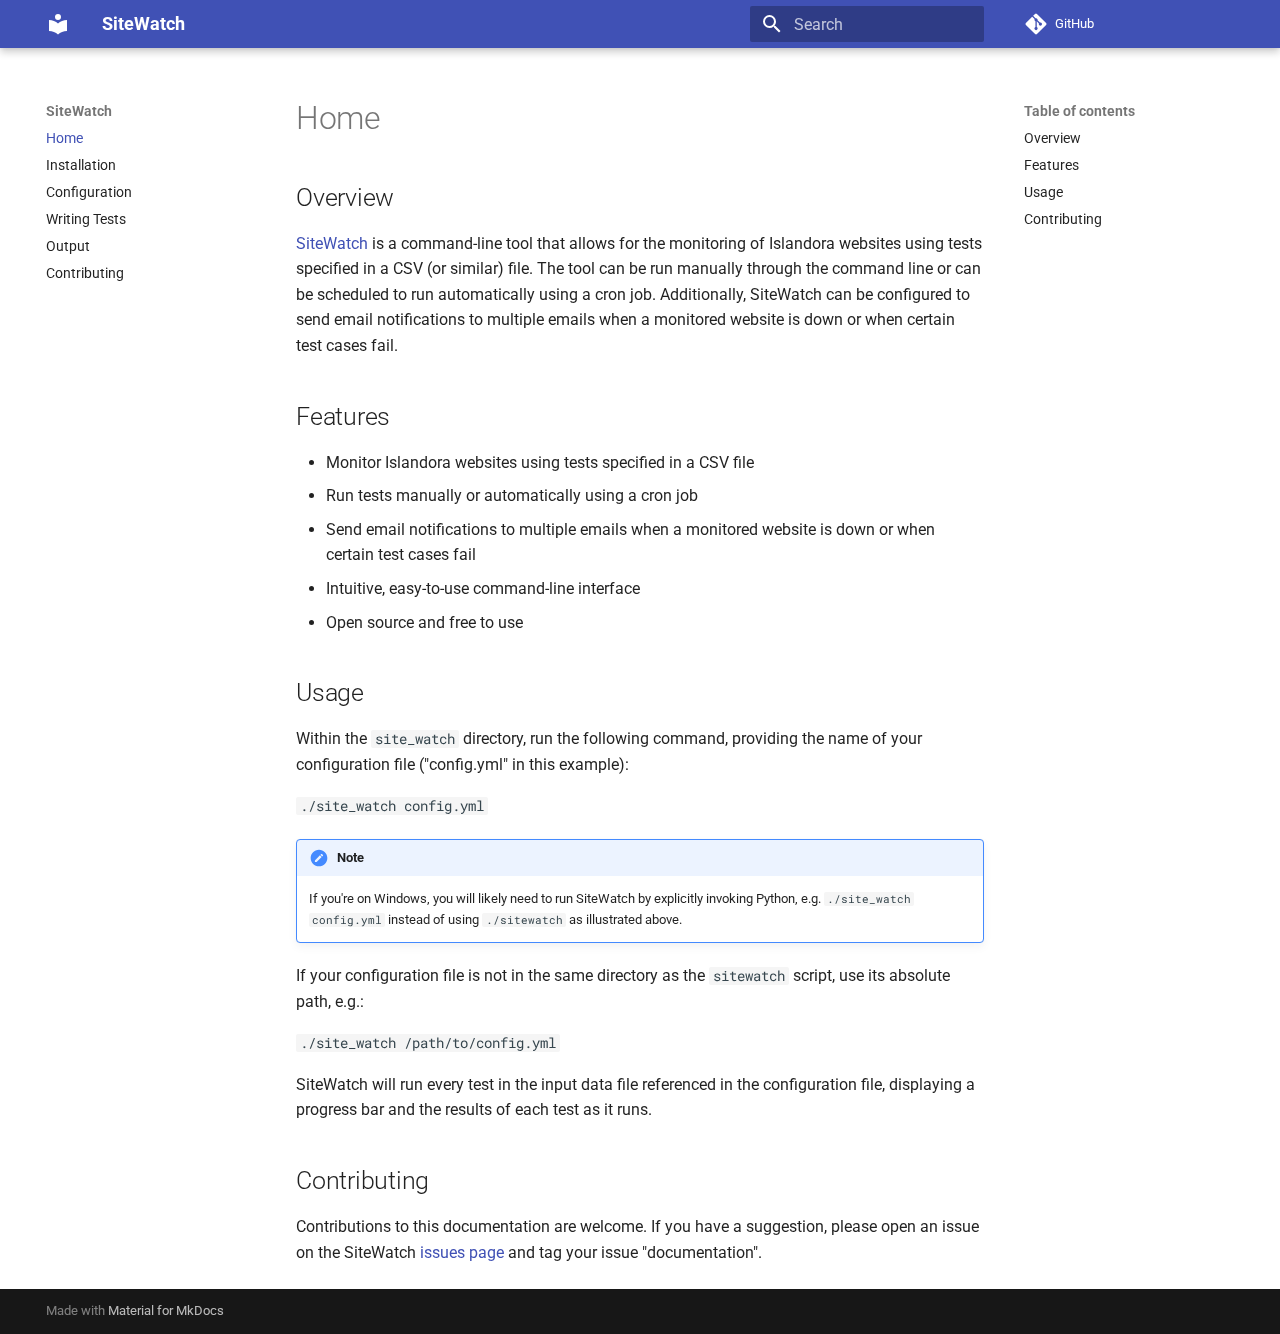
==== commit 79266479: "Deployed 06c7267 with MkDocs version: 1.4.3" ====
--- a/index.html
+++ b/index.html
@@ -142,7 +142,7 @@
     
     
       <div class="md-header__source">
-        <a href="https://github.com/digitalutsc/site_watch" title="Go to repository" class="md-source" data-md-component="source">
+        <a href="https://github.com/digitalutsc/site_watch/tree/gh-pages" title="Go to repository" class="md-source" data-md-component="source">
   <div class="md-source__icon md-icon">
     
     <svg xmlns="http://www.w3.org/2000/svg" viewBox="0 0 448 512"><!--! Font Awesome Free 6.4.0 by @fontawesome - https://fontawesome.com License - https://fontawesome.com/license/free (Icons: CC BY 4.0, Fonts: SIL OFL 1.1, Code: MIT License) Copyright 2023 Fonticons, Inc.--><path d="M439.55 236.05 244 40.45a28.87 28.87 0 0 0-40.81 0l-40.66 40.63 51.52 51.52c27.06-9.14 52.68 16.77 43.39 43.68l49.66 49.66c34.23-11.8 61.18 31 35.47 56.69-26.49 26.49-70.21-2.87-56-37.34L240.22 199v121.85c25.3 12.54 22.26 41.85 9.08 55a34.34 34.34 0 0 1-48.55 0c-17.57-17.6-11.07-46.91 11.25-56v-123c-20.8-8.51-24.6-30.74-18.64-45L142.57 101 8.45 235.14a28.86 28.86 0 0 0 0 40.81l195.61 195.6a28.86 28.86 0 0 0 40.8 0l194.69-194.69a28.86 28.86 0 0 0 0-40.81z"/></svg>
@@ -187,7 +187,7 @@
   </label>
   
     <div class="md-nav__source">
-      <a href="https://github.com/digitalutsc/site_watch" title="Go to repository" class="md-source" data-md-component="source">
+      <a href="https://github.com/digitalutsc/site_watch/tree/gh-pages" title="Go to repository" class="md-source" data-md-component="source">
   <div class="md-source__icon md-icon">
     
     <svg xmlns="http://www.w3.org/2000/svg" viewBox="0 0 448 512"><!--! Font Awesome Free 6.4.0 by @fontawesome - https://fontawesome.com License - https://fontawesome.com/license/free (Icons: CC BY 4.0, Fonts: SIL OFL 1.1, Code: MIT License) Copyright 2023 Fonticons, Inc.--><path d="M439.55 236.05 244 40.45a28.87 28.87 0 0 0-40.81 0l-40.66 40.63 51.52 51.52c27.06-9.14 52.68 16.77 43.39 43.68l49.66 49.66c34.23-11.8 61.18 31 35.47 56.69-26.49 26.49-70.21-2.87-56-37.34L240.22 199v121.85c25.3 12.54 22.26 41.85 9.08 55a34.34 34.34 0 0 1-48.55 0c-17.57-17.6-11.07-46.91 11.25-56v-123c-20.8-8.51-24.6-30.74-18.64-45L142.57 101 8.45 235.14a28.86 28.86 0 0 0 0 40.81l195.61 195.6a28.86 28.86 0 0 0 40.8 0l194.69-194.69a28.86 28.86 0 0 0 0-40.81z"/></svg>
@@ -311,7 +311,7 @@
   
   
     <li class="md-nav__item">
-      <a href="writing_test_data.md" class="md-nav__link">
+      <a href="writing-test-data/" class="md-nav__link">
         Writing Tests
       </a>
     </li>
@@ -328,6 +328,21 @@
     <li class="md-nav__item">
       <a href="output/" class="md-nav__link">
         Output
+      </a>
+    </li>
+  
+
+    
+      
+      
+      
+
+  
+  
+  
+    <li class="md-nav__item">
+      <a href="contributing/" class="md-nav__link">
+        Contributing
       </a>
     </li>
   
